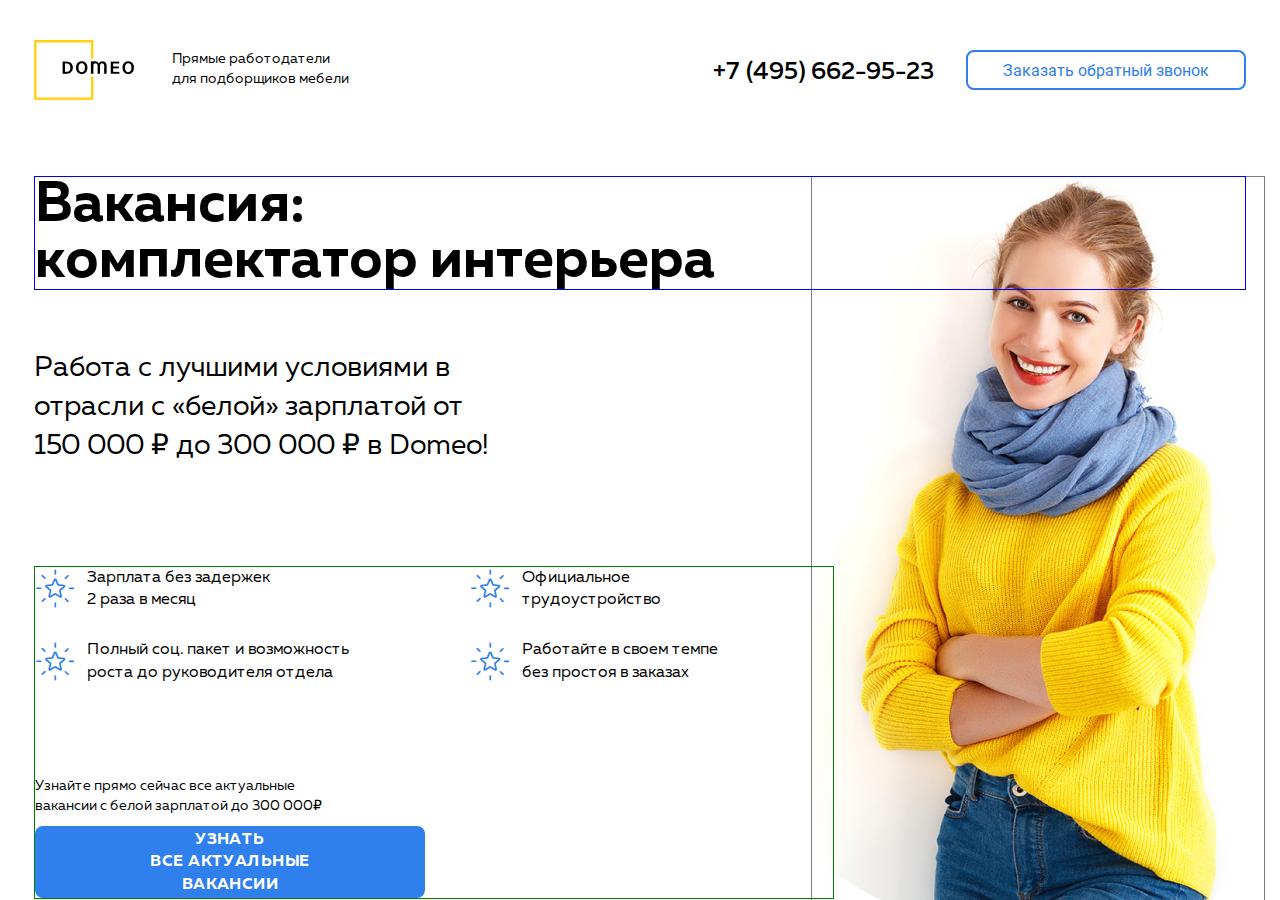
==== Mebel/index.html @ ad9e27c0 "New" ====
<!DOCTYPE html>
<html lang="ru">
 <head>
	<title>Domeo</title>
	<meta charset="UTF-8">
	<meta name="format-detection" content="telephone=no">
	<link rel="stylesheet" href="css/style.min.css">
	<link rel="shortcut icon" href="favicon.ico">
	<!-- <meta name="robots" content="noindex, nofollow"> -->
	<!-- <meta name="viewport" content="width=device-width, initial-scale=1.0, maximum-scale=1.0, user-scalable=0"> -->
	<meta name="viewport" content="width=device-width, initial-scale=1.0">
</head>

<body>
	<div class="wrapper">
		<header class="header">
	<div class="header__content _container">
		<div class="header__wrapper">
			<div class="header__body">
				<div class="header__left">
					<div class="header__logo">
						<img src="img/logo.png" alt="Лого">
					</div>
					<div class="header__text">
						Прямые работодатели для подборщиков мебели
					</div>
				</div>
				<div class="header__right">
					<div class="header__phone">
						<p>+7 (495) 662-95-23</p>
						<a href="#callback" class="link__phone _popup-link">Заказать обратный
						звонок</a>
						<a href="#callback" class="_icon-phone _popup-link"></a>
					</div>
				</div>
			</div>
		</div>
	</div>
</header>
		<main class="page">
			<section class="vacancy">
				<div class="vacancy__container _container">
					<h1 class="description__title">
						<p>Вакансия: <br>комплектатор интерьера</p>
					</h1>
					<h3 class="description__subtitle">
						<p>
							Работа с лучшими условиями в отрасли с «белой»
							зарплатой от 150 000 ₽ до 300 000 ₽ в Domeo!
						</p>
					</h3>
					<div class="description__img _ibg">
						<img src="img/1.png" alt="Девушка"></img>
					</div>

					<div class="vacancy__description description-vacancy">
						<div class="description-vacancy__body">
							<div class="description-vacancy__item">
								<div class="description-vacancy__star _icon-star"></div>
								<div class="description-vacancy__text">Зарплата без задержек <p>2 раза в месяц</p>
								</div>
							</div>
							<div class="description-vacancy__item">
								<div class="description-vacancy__star _icon-star"></div>
								<div class="description-vacancy__text">Официальное <p>трудоустройство</p>
								</div>
							</div>
							<div class="description-vacancy__item">
								<div class="description-vacancy__star _icon-star"></div>
								<div class="description-vacancy__text">Полный соц. пакет и возможность роста до
									руководителя
									отдела
								</div>
							</div>
							<div class="description-vacancy__item">
								<div class="description-vacancy__star _icon-star"></div>
								<div class="description-vacancy__text">Работайте в своем темпе
									<p>без простоя в заказах</p>
								</div>
							</div>
						</div>
						
						<p class="description-vacancy__salary">Узнайте прямо сейчас все актуальные вакансии с белой
							зарплатой до 300 000₽</p>
						<a href="#" class="description-vacancy__link btn">Узнать
							<br>все актуальные вакансии</a>

						<!-- <div class="vacancy__img _ibg">
                            <img src="img/1.png" alt="Девушка">
                        </div> -->
					</div>
				</div>
			</section>
		</main>
		<footer class="footer">
	<div class="footer__content _container">

	</div>
</footer>
	</div>
	<div class="popup popup_callback">
	<div class="popup__content">
		<div class="popup__body">
			<div class="popup__close"></div>
			<div class="popup__title">
				Оставьте ваши контактные данные
				и наш менеджер свяжется с вами
				в течение 30 минут
			</div>
			<form action="#" class="form">
				<div class="form__line">
					<label for="name" class="form__label">Введите ваше имя</label>
					<input id="name" autocomplete="off" type="text" name="form[]" data-error="" data-value="Например, Алексей" class="input input__name ">
					<label for="phone" class="form__label">Введите ваш телефон</label>
					<input id="phone" autocomplete="off" type="tel" name="form[]" data-error="Не заполненно поле 'Телефон'"data-value="Телефон" class="input input__phone _phone _req">	
				</div>				
				<button type="submit" class="form__button btn">Отправить</button>
			</form>
		</div>
	</div>
</div>
<div class="popup popup_massagename-message">
	<div class="popup__content">
		<div class="popup__body">
			<div class="popup__close"></div>
		</div>
	</div>
</div>
<div class="popup popup_video">
	<div class="popup__content">
		<div class="popup__body">
			<div class="popup__close popup__close_video"></div>
			<div class="popup__video _video"></div>
		</div>
	</div>
</div>

	<!-- Swiper -->
<!-- <script src="https://unpkg.com/swiper/swiper-bundle.min.js"></script> -->
<script src="js/vendors.min.js"></script>
<script src="js/app.min.js"></script>
</body>

</html>
---- Mebel/css/style.min.css ----
@charset "UTF-8";
@font-face {
  font-family: "icons";
  font-display: swap;
  src: url("../fonts/icons.woff") format("woff"), url("../fonts/icons.woff2") format("woff2");
  font-weight: 400;
  font-style: normal;
}
@font-face {
  font-family: "Muller";
  font-display: swap;
  src: url("../fonts/Muller Regular.woff") format("woff"), url("../fonts/Muller Regular.woff2") format("woff2");
  font-weight: 400;
  font-style: normal;
}
@font-face {
  font-family: "Muller";
  font-display: swap;
  src: url("../fonts/Muller-ExtraBold.woff") format("woff"), url("../fonts/Muller-ExtraBold.woff2") format("woff2");
  font-weight: 800;
  font-style: normal;
}
@font-face {
  font-family: "Muller";
  font-display: swap;
  src: url("../fonts/Muller-Medium.woff") format("woff"), url("../fonts/Muller-Medium.woff2") format("woff2");
  font-weight: 500;
  font-style: normal;
}
@font-face {
  font-family: "Muller";
  font-display: swap;
  src: url("../fonts/MullerBold.woff") format("woff"), url("../fonts/MullerBold.woff2") format("woff2");
  font-weight: 700;
  font-style: normal;
}
@font-face {
  font-family: "PTSans-Regular";
  font-display: swap;
  src: url("../fonts/PTSans-Regular.woff") format("woff"), url("../fonts/PTSans-Regular.woff2") format("woff2");
  font-weight: 400;
  font-style: normal;
}
@font-face {
  font-family: "PTSerif-Bold";
  font-display: swap;
  src: url("../fonts/PTSerif-Bold.woff") format("woff"), url("../fonts/PTSerif-Bold.woff2") format("woff2");
  font-weight: 700;
  font-style: normal;
}
@font-face {
  font-family: "Roboto-Regular";
  font-display: swap;
  src: url("../fonts/Roboto-Regular.woff") format("woff"), url("../fonts/Roboto-Regular.woff2") format("woff2");
  font-weight: 400;
  font-style: normal;
}
@font-face {
  font-family: "RobotoSlab-Regular";
  font-display: swap;
  src: url("../fonts/RobotoSlab-Regular.woff") format("woff"), url("../fonts/RobotoSlab-Regular.woff2") format("woff2");
  font-weight: 400;
  font-style: normal;
}
@font-face {
  font-family: "icons";
  font-display: swap;
  src: url("../fonts/icons.woff") format("woff"), url("../fonts/icons.woff2#icons") format("woff2");
  font-weight: normal;
  font-style: normal;
  font-display: block;
}
[class^=_icon-]:before,
[class*=" _icon-"]:before {
  font-family: "icons";
  font-style: normal;
  font-weight: normal;
  font-variant: normal;
  text-transform: none;
  line-height: 1;
  -webkit-font-smoothing: antialiased;
  -moz-osx-font-smoothing: grayscale;
}

[class^=_icon-]:before,
[class*=" _icon-"]:before {
  display: block;
}

._icon-case:before {
  content: "";
}

._icon-line1:before {
  content: "";
}

._icon-line2:before {
  content: "";
}

._icon-office:before {
  content: "";
}

._icon-phone:before {
  content: "";
}

._icon-phone1:before {
  content: "";
}

._icon-place:before {
  content: "";
}

._icon-reguest:before {
  content: "";
}

._icon-star:before {
  content: "";
}

._icon-timer:before {
  content: "";
}

* {
  padding: 0px;
  margin: 0px;
  border: 0px;
}

*,
*:before,
*:after {
  -moz-box-sizing: border-box;
  -webkit-box-sizing: border-box;
  box-sizing: border-box;
}

aside,
nav,
footer,
header,
section {
  display: block;
}

html {
  font-size: 16px;
}

html,
body {
  height: 100%;
  min-width: 320px;
}

body {
  line-height: 1;
  font-family: "Muller";
  -ms-text-size-adjust: 100%;
  -moz-text-size-adjust: 100%;
  -webkit-text-size-adjust: 100%;
}

input,
button,
textarea {
  font-family: "Muller";
  font-size: inherit;
}

input::-ms-clear {
  display: none;
}

button {
  cursor: pointer;
  background-color: inherit;
}

button::-moz-focus-inner {
  padding: 0;
  border: 0;
}

a,
a:visited {
  text-decoration: none;
}

a:hover {
  text-decoration: none;
}

ul li {
  list-style: none;
}

img {
  vertical-align: top;
}

h1,
h2,
h3,
h4,
h5,
h6 {
  font-weight: inherit;
  font-size: inherit;
}

body {
  color: #000;
}
body._lock {
  overflow: hidden;
}

.wrapper {
  width: 100%;
  min-height: 100%;
  overflow: hidden;
  display: flex;
  flex-direction: column;
}
._container {
  max-width: 1250px;
  margin: 0 auto;
  padding: 0 19px;
}
@media (max-width: 767.98px) {
  ._container {
    max-width: none;
    padding: 0 15px;
  }
}

.form__button {
  width: 100%;
  font-size: 16px;
  line-height: 140%;
  font-weight: 700;
  letter-spacing: 0.03em;
  display: flex;
}
.form__error {
  margin: 0px 0px 10px 0px;
  color: red;
}
.form__label {
  display: inline-block;
  font-size: 14px;
  line-height: 140%;
  margin: 0px 0px 6px 0px;
}

.btn {
  display: inline-flex;
  padding: 0px 65px;
  min-height: 72px;
  justify-content: center;
  align-items: center;
  text-align: center;
  border-radius: 8px;
  background-color: #2F80ED;
  color: #FFFFFF;
  text-transform: uppercase;
  transition: box-shadow 0.3s ease 0s;
}
@media (min-width: 992px) {
  .btn:hover {
    transition: box-shadow 0.3s ease 0s;
    box-shadow: 4px 12px 40px rgba(47, 128, 237, 0.35);
  }
}

.select {
  position: relative;
}
.select__item {
  position: relative;
}
.select__title {
  color: #000;
  border: 1px solid #d9d9d9;
  background-color: #fff;
  cursor: pointer;
  border-radius: 4px;
}
@media (max-width: 991.98px) {
  .select__title {
    font-size: 18px;
  }
}
.select__value {
  display: flex;
  font-size: 14px;
  height: 30px;
  padding: 0px 15px;
  align-items: center;
  justify-content: space-between;
  flex-direction: row-reverse;
}
.select__value span {
  height: 1em;
  overflow: hidden;
  display: -webkit-box;
  -webkit-line-clamp: 1;
  -webkit-box-orient: vertical;
}
.select__value:before {
  content: "";
  display: inline-block;
  transition: all 0.3s ease 0s;
  width: 11px;
  height: 7px;
  background: url("../img/icons/select.svg") center/100% no-repeat;
}
.select__input {
  width: 100%;
  background-color: transparent;
  height: 100%;
}
.select__options {
  color: #000;
  position: absolute;
  top: 29px;
  border-radius: 0 0 4px 4px;
  min-width: 100%;
  left: 0;
  background-color: #fff;
  border-top: 0;
  border: 1px solid #d9d9d9;
  border-top: 0;
  font-size: 14px;
  padding: 10px 0px 5px 0px;
}
@media (max-width: 991.98px) {
  .select__options {
    font-size: 18px;
  }
}
.select__option {
  cursor: pointer;
  padding: 5px 15px;
  margin: 0px 0px 0px 0px;
}
@media (min-width: 992px) {
  .select__option:hover {
    background: #d9d9d9;
  }
}
.select._active {
  z-index: 5;
}
.select._active .select__value:before {
  transform: rotate(-180deg);
}
.select._active .select__options {
  display: block;
}

input[type=text],
input[type=email],
input[type=tel],
textarea {
  -webkit-appearance: none;
  -moz-appearance: none;
  appearance: none;
}
input[type=text]:focus,
input[type=email]:focus,
input[type=tel]:focus,
textarea:focus {
  outline: none;
}

.input {
  border-radius: 8px;
  width: 100%;
  display: block;
  padding: 0px 20px;
  font-size: 16px;
  line-height: 140%;
  color: #4F4F4F;
  border: 1px solid #828282;
  height: 50px;
}
.input__name {
  margin: 0px 0px 8px 0px;
}
.input__phone {
  margin: 0px 0px 24px 0px;
}
textarea.input {
  resize: none;
  padding: 0px 0px;
}

.checkbox {
  position: relative;
}
.checkbox__input {
  position: absolute;
  width: 0;
  height: 0;
  opacity: 0;
  visibility: hidden;
}
.checkbox__input:checked + .checkbox__text:before {
  background: #fff url("../img/icons/check.svg") center no-repeat;
}
.checkbox__text {
  display: inline-flex;
  align-items: center;
  position: relative;
  font-size: 16px;
  color: #ffffff;
  letter-spacing: -0.3px;
  line-height: calc(20 / 16);
  cursor: pointer;
}
.checkbox__text:before {
  content: "";
  align-self: flex-start;
  margin: 0px 14px 0px 0px;
  flex: 0 0 20px;
  left: 0;
  top: 0;
  width: 20px;
  height: 18px;
  background: #fff;
  border: 1px solid #a7a9ac;
}
.checkbox a {
  color: #fff;
  text-decoration: underline;
}
@media (min-width: 992px) {
  .checkbox a:hover {
    text-decoration: none;
  }
}
.checkbox._error .checkbox__text:before {
  border: 1px solid #ee1212;
}

.options {
  display: flex;
  flex-direction: column;
  align-items: flex-start;
}
.options__item {
  position: relative;
  cursor: pointer;
}
.options__input {
  position: absolute;
  width: 0;
  height: 0;
  opacity: 0;
  left: 0;
  top: 0;
  visibility: hidden;
}
.options__input:checked + .options__text:after {
  transform: scale(1);
}
.options__text {
  display: inline-flex;
  align-items: center;
  position: relative;
  font-size: 16px;
  color: #ffffff;
  letter-spacing: -0.3px;
  line-height: calc(20 / 16);
}
.options__text:before {
  content: "";
  align-self: flex-start;
  margin: 0px 14px 0px 0px;
  flex: 0 0 20px;
  left: 0;
  top: 0;
  border-radius: 50%;
  width: 20px;
  height: 18px;
  background: #fff;
  border: 1px solid #a7a9ac;
}
.options__text:after {
  content: "";
  transition: all 0.3s ease 0s;
  transform: scale(0);
  width: 10px;
  height: 10px;
  border-radius: 50%;
  background-color: #77243a;
  position: absolute;
  left: 5px;
  top: 4px;
}

.rating {
  display: flex;
  align-items: flex-end;
  font-size: 40px;
  line-height: 0.75;
  transition: opacity 0.3s ease 0s;
}

.rating.rating_sending {
  opacity: 0.2;
}

.rating.rating_set .rating__active,
.rating.rating_set .rating__item {
  cursor: pointer;
}

.rating__body {
  position: relative;
}

.rating__body::before {
  content: "★★★★★";
  display: block;
}

.rating__active {
  position: absolute;
  width: 0%;
  height: 100%;
  top: 0;
  left: 0;
  overflow: hidden;
}

.rating__active::before {
  content: "★★★★★";
  position: absolute;
  width: 100%;
  height: 100%;
  top: 0;
  left: 0;
  color: #ffd300;
}

.rating__items {
  display: flex;
  position: absolute;
  width: 100%;
  height: 100%;
  top: 0;
  left: 0;
}

.rating__item {
  flex: 0 0 20%;
  height: 100%;
  opacity: 0;
}

.rating__value {
  font-size: 50%;
  line-height: 1;
  padding: 0px 0px 0px 10px;
}

.quantity {
  width: 88px;
  height: 40px;
  display: flex;
  border: 1px solid rgba(166, 166, 166, 0.45);
}
.quantity__button {
  flex: 0 0 30px;
  position: relative;
  cursor: pointer;
}
.quantity__button::before, .quantity__button::after {
  content: "";
  position: absolute;
  top: 50%;
  left: 50%;
  transition: all 0.3s ease 0s;
  margin: 0px 0px 0px -4.5px;
  background-color: #a6a6a6;
  width: 9px;
  height: 1px;
}
@media (min-width: 991.98px) {
  .quantity__button:hover::before, .quantity__button:hover::after {
    background-color: rgba(0, 0, 0, 0.5);
  }
}
.quantity__button_plus::before {
  transform: rotate(-90deg);
}
.quantity__input {
  flex: 1 1 auto;
}
.quantity__input input {
  height: 100%;
  color: #a6a6a6;
  font-size: 12px;
  width: 100%;
  text-align: center;
}

.row:after {
  display: block;
  content: "";
  clear: both;
}

.rub:after {
  content: "₽";
}

ol.counter {
  list-style-type: none;
  counter-reset: item;
}
ol.counter li {
  position: relative;
  padding: 0px 0px 0px 45px;
}
ol.counter li:before {
  counter-increment: item;
  content: counter(item);
  position: absolute;
  left: 0;
  top: 0;
  color: #818181;
  font-size: 14px;
  font-weight: 700;
  text-align: center;
  line-height: 26px;
  border-radius: 50%;
  width: 28px;
  height: 28px;
  border: 1px solid #4274bb;
}

.ellipsis {
  display: block;
  overflow: hidden;
  width: 100%;
  white-space: nowrap;
  text-overflow: ellipsis;
}

.es {
  overflow: hidden;
  white-space: nowrap;
  text-overflow: ellipsis;
}

.table {
  display: table;
  font-size: 0;
  width: 100%;
}

.trow {
  display: table-row;
}

.cell {
  display: table-cell;
}
.cell.full {
  width: 100%;
}

._ibg {
  position: relative;
}
._ibg img {
  position: absolute;
  width: 100%;
  height: 100%;
  top: 0;
  left: 0;
  object-fit: cover;
}

body.ie ._ibg {
  background-position: center;
  background-size: cover;
  background-repeat: no-repeat;
}
body.ie ._ibg img {
  width: 0;
  height: 0;
  opacity: 0;
  visibility: hidden;
}

._video {
  position: relative;
  overflow: hidden;
  height: 0;
  padding-bottom: 56.25%;
}
._video video,
._video iframe,
._video object,
._video embed {
  position: absolute;
  top: 0;
  left: 0;
  width: 100%;
  height: 100%;
}

.videobg video,
.videobg iframe,
.videobg object,
.videobg embed {
  position: fixed;
  top: 50%;
  left: 50%;
  min-width: 100%;
  min-height: 100%;
  width: auto;
  height: auto;
  z-index: -100;
  transform: translateX(-50%) translateY(-50%);
  background-size: cover;
}

._more-content {
  transition: all 0.3s ease 0s;
  overflow: hidden;
}

._more-link {
  cursor: pointer;
}
._more-link span {
  font-style: normal;
}
._more-link span:first-child {
  display: block;
}
._more-link span:last-child {
  display: none;
}
._more-link._active span {
  font-style: normal;
}
._more-link._active span:first-child {
  display: none;
}
._more-link._active span:last-child {
  display: block;
}

#map {
  background: url("../img/icons/loading.gif") center/50px no-repeat;
}

._swiper {
  overflow: hidden;
}
._swiper .swiper-wrapper {
  width: 100%;
  height: 100%;
  box-sizing: content-box;
  display: flex;
  position: relative;
}
._swiper.swiper-container-vertical .swiper-wrapper {
  flex-direction: column;
}
._swiper.swiper-container-autoheight .swiper-wrapper {
  align-items: flex-start;
}

.swiper-container-initialized .swiper-slide {
  flex-shrink: 0;
}

.swiper-container-android .swiper-slide,
.swiper-container-android .swiper-wrapper {
  transform: translate3d(0px, 0, 0);
}

.swiper-button-lock {
  display: none !important;
}

._tabs-block {
  display: none;
}
._tabs-block._active {
  display: block;
}

.mirror {
  transform: scale(-1, 1);
}

.nicescroll-rails {
  z-index: 1000 !important;
}

._custom-scroll {
  position: fixed;
  right: 0;
  top: 0;
  width: 3px;
  height: 100%;
  z-index: 1000;
}
._custom-scroll__line {
  background-color: rgba(0, 0, 0, 0.5);
  border-radius: 3px 0 0 3px;
  position: relative;
  left: 0;
  top: 0;
  width: 100%;
}

.popup {
  -webkit-overflow-scrolling: touch;
  z-index: 100;
  padding: 30px 10px;
  position: fixed;
  top: 0px;
  left: 0;
  width: 100%;
  height: 100%;
  transition: visibility 0.8s ease 0s;
  visibility: hidden;
}
.popup::before {
  content: "";
  background-color: rgba(0, 0, 0, 0.9);
  position: fixed;
  width: 100%;
  height: 100%;
  top: 0;
  left: 0;
  opacity: 0;
  transition: opacity 0.8s ease 0s;
}
.popup.show {
  visibility: visible;
  overflow: auto;
}
.popup.show::before {
  opacity: 1;
}
.popup.show .popup__body {
  transform: scale(1);
}
.popup._active {
  overflow: auto;
  visibility: visible;
}
.popup._active::before {
  opacity: 1;
}
.popup._active .popup__body {
  transition: all 0.3s ease 0.2s;
  transform: scale(1);
}
.popup__content {
  display: flex;
  flex-direction: column;
  align-items: center;
  min-height: 100%;
  flex: 1 1 auto;
  width: 100%;
  display: flex;
  align-items: center;
}
.popup__body {
  transform: scale(0);
  transition: all 0.3s ease 0s;
  background-color: #fff;
  padding: 50px;
  width: 100%;
  max-width: 800px;
}
.popup__close {
  width: 16px;
  height: 16px;
  position: absolute;
  top: 20px;
  right: 29px;
  cursor: pointer;
  z-index: 30;
  background: url("../img/icons/close.svg") 0 0 no-repeat;
}
.popup_callback {
  padding-top: 100px;
  padding-left: 20px;
  padding-right: 20px;
  padding-bottom: 20px;
}
@media (max-width: 1250px) {
  .popup_callback {
    padding-top: calc(76px + 24 * ((100vw - 320px) / 930));
  }
}
.popup_callback::before {
  background-color: rgba(0, 0, 0, 0.7);
}
.popup_callback .popup__body {
  border-radius: 12px;
  padding: 28px 20px 22px 20px;
  max-width: 600px;
}
.popup_callback .popup__title {
  font-size: 14px;
  line-height: 140%;
  padding: 0px 64px 0px 0px;
  margin: 0px 0px 20px 0px;
}
.header__wrapper {
  height: 112px;
  padding: 40px 0px 0px 0px;
}
.header__body {
  display: flex;
  flex: 0 1 50%;
}
.header__left {
  flex: 0 0 320px;
  display: flex;
  justify-content: flex-start;
  align-items: center;
}
@media (max-width: 420px) {
  .header__left {
    flex: 0 1 320px;
  }
}
.header__right {
  display: flex;
  flex: 0 1 100%;
  align-items: center;
}
.header__logo {
  margin: 0px 38px 0px 0px;
}
.header__text {
  flex: 0 1 260px;
  font-size: 14px;
  line-height: 140%;
}
@media (max-width: 420px) {
  .header__text {
    display: none;
  }
}
.header__phone {
  display: flex;
  flex: 0 1 100%;
  align-items: center;
  justify-content: flex-end;
}
.header__phone p {
  font-weight: 500;
  font-size: 24px;
  line-height: 140%;
}
@media (max-width: 660px) {
  .header__phone p {
    display: none;
  }
}

.link__phone {
  font-family: "Roboto-Regular";
  font-style: normal;
  font-weight: normal;
  font-size: 16px;
  line-height: 19px;
  display: flex;
  color: #2F80ED;
  height: 40px;
  border: 2px solid #2F80ED;
  border-radius: 8px;
  justify-content: center;
  align-items: center;
  margin: 0px 0px 0px 32px;
  flex: 0 1 280px;
  transition: all 0.3s ease 0s;
}
@media (any-hover: hover) {
  .link__phone:hover {
    color: #FFFFFF;
    background-color: #2F80ED;
    box-shadow: 4px 12px 40px rgba(47, 128, 237, 0.35);
    transition: all 0.3s ease 0s;
  }
}
@media (max-width: 920px) {
  .link__phone {
    display: none;
  }
}

._icon-phone {
  display: none;
  font-size: 40px;
  color: #FFFFFF;
  height: 40px;
  width: 40px;
  background-color: #2F80ED;
  border: 1px solid #2F80ED;
  border-radius: 5px;
  margin: 0px 0px 0px 20px;
}
@media (max-width: 920px) {
  ._icon-phone {
    display: block;
  }
}

/*
//Burger
.icon-menu {
	display: none;
	@media (max-width: $md3+px) {
		display: block;
		position: absolute;
		top: 18px;
		right: 10px;
		width: 30px;
		height: 18px;
		cursor: pointer;
		z-index: 5;
		span {
			transition: all 0.3s ease 0s;
			top: calc(50% - 1px);
			left: 0px;
			position: absolute;
			width: 100%;
			height: 2px;
			background-color: #000;
			&:first-child {
				top: 0px;
			}
			&:last-child {
				top: auto;
				bottom: 0px;
			}
		}
		&._active {
			span {
				transform: scale(0);
				&:first-child {
					transform: rotate(-45deg);
					top: calc(50% - 1px);
				}
				&:last-child {
					transform: rotate(45deg);
					bottom: calc(50% - 1px);
				}
			}
		}
	}
}
*/
.vacancy__wrapper {
  padding-bottom: 64px;
  display: flex;
}
@media (max-width: 1250px) {
  .vacancy__wrapper {
    padding-bottom: calc(22px + 42 * ((100vw - 320px) / 930));
  }
}

.vacancy__container {
  position: relative;
}

.description__title {
  border: 1px solid blue;
  font-weight: bold;
  font-size: 56px;
  line-height: 100%;
  margin-top: 64px;
  margin-bottom: 60px;
  display: flex;
}
@media (max-width: 1250px) {
  .description__title {
    font-size: calc(26px + 30 * ((100vw - 320px) / 930));
  }
}
@media (max-width: 1250px) {
  .description__title {
    margin-top: calc(20px + 44 * ((100vw - 320px) / 930));
  }
}
@media (max-width: 1250px) {
  .description__title {
    margin-bottom: calc(12px + 48 * ((100vw - 320px) / 930));
  }
}
@media (max-width: 375px) {
  .description__title {
    text-align: center;
  }
  .description__title p {
    flex: 0 1 340px;
  }
}
.description__subtitle {
  display: flex;
}
.description__subtitle p {
  font-size: 28px;
  line-height: 140%;
  flex: 0 1 708px;
}
@media (min-width: 767.98px) {
  .description__subtitle p {
    flex: 0 1 470px;
  }
}
.description__subtitle:not(:last-child) {
  margin-bottom: 98px;
}
@media (max-width: 1250px) {
  .description__subtitle:not(:last-child) {
    margin-bottom: calc(20px + 78 * ((100vw - 320px) / 930));
  }
}
.description__img {
  width: 454px;
  padding-bottom: 788px;
  border: 1px solid grey;
}
@media (max-width: 1250px) {
  .description__img {
    width: calc(335px + 119 * ((100vw - 320px) / 930));
  }
}
@media (max-width: 1250px) {
  .description__img {
    padding-bottom: calc(580px + 208 * ((100vw - 320px) / 930));
  }
}
@media (min-width: 767.98px) {
  .description__img {
    position: absolute;
    right: 0;
    top: 150px;
    z-index: -1;
  }
}
@media (min-width: 1090px) {
  .description__img {
    top: 0;
  }
}

.description-vacancy {
  display: flex;
  flex-direction: column;
  border: 1px solid green;
  position: relative;
}
@media (min-width: 767.98px) {
  .description-vacancy {
    max-width: 390px;
  }
}
@media (min-width: 990px) {
  .description-vacancy {
    max-width: 800px;
  }
}
.description-vacancy__body {
  display: flex;
  flex-wrap: wrap;
  margin-left: -72px;
}
.description-vacancy__item {
  display: flex;
  align-items: center;
  padding-left: 72px;
  margin: 0px 0px 28px 0px;
  margin-bottom: 28px;
}
@media (max-width: 1250px) {
  .description-vacancy__item {
    margin-bottom: calc(16px + 12 * ((100vw - 320px) / 930));
  }
}
@media (min-width: 990px) {
  .description-vacancy__item {
    flex: 0 1 50%;
  }
}
.description-vacancy__star {
  font-size: 40px;
  color: #2F80ED;
  margin: 0px 12px 0px 0px;
}
.description-vacancy__text {
  font-size: 16px;
  line-height: 140%;
}
.description-vacancy__salary {
  margin-top: 65px;
  margin-bottom: 10px;
  font-size: 14px;
  line-height: 140%;
  display: inline-block;
  width: 100%;
  max-width: 324px;
}
@media (max-width: 1250px) {
  .description-vacancy__salary {
    margin-top: calc(16px + 49 * ((100vw - 320px) / 930));
  }
}
.description-vacancy__link {
  font-weight: bold;
  font-size: 16px;
  line-height: 140%;
  letter-spacing: 0.03em;
  text-transform: uppercase;
  width: 100%;
  max-width: 390px;
}

.page {
  flex: 1 1 auto;
}
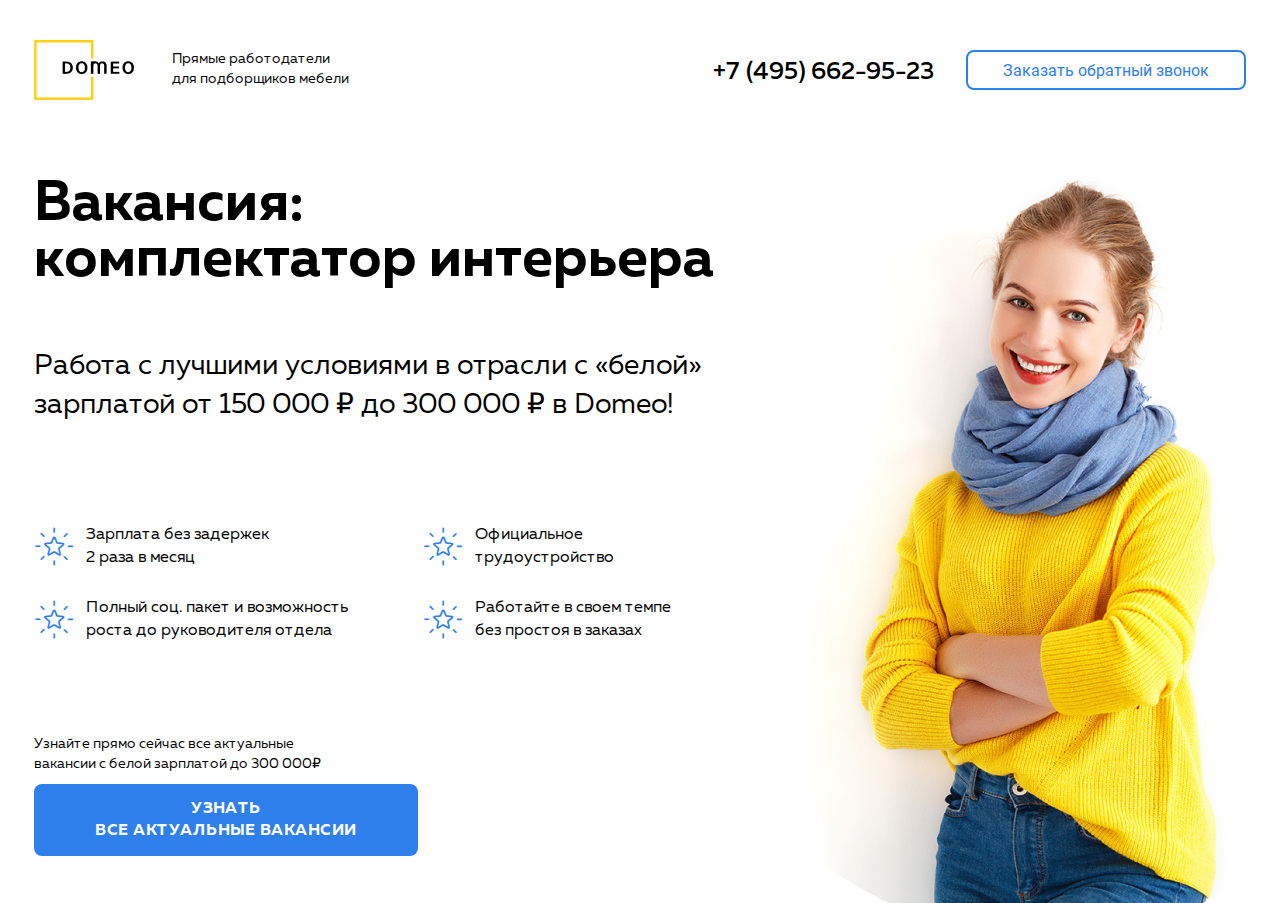
==== commit 7a9472ea: "Vacancy" ====
--- a/Mebel/index.html
+++ b/Mebel/index.html
@@ -40,17 +40,22 @@
 		<main class="page">
 			<section class="vacancy">
 				<div class="vacancy__container _container">
-					<h1 class="description__title">
+					<h1 class="vacancy__title">
 						<p>Вакансия: <br>комплектатор интерьера</p>
 					</h1>
-					<h3 class="description__subtitle">
+					<h3 class="vacancy__subtitle">
 						<p>
-							Работа с лучшими условиями в отрасли с «белой»
-							зарплатой от 150 000 ₽ до 300 000 ₽ в Domeo!
+							Работа с лучшими условиями в отрасли
+							<span>с «белой» зарплатой</span> от 150 000 ₽ до 300 000 ₽ в Domeo!
 						</p>
 					</h3>
-					<div class="description__img _ibg">
-						<img src="img/1.png" alt="Девушка"></img>
+					<div class="vacancy__img">
+						<picture>
+							<source srcset="img/1.png" type="image/png" media="(min-width:1100px)">
+							<source srcset="img/11.png" type="image/png" media="(min-width:761px)">
+							<source srcset="img/12.png" type="image/png" media="(max-width:760px)">
+							<img src="img/1.png" class="girl__image" alt="Девушка">
+						</picture>
 					</div>
 
 					<div class="vacancy__description description-vacancy">
@@ -67,8 +72,7 @@
 							</div>
 							<div class="description-vacancy__item">
 								<div class="description-vacancy__star _icon-star"></div>
-								<div class="description-vacancy__text">Полный соц. пакет и возможность роста до
-									руководителя
+								<div class="description-vacancy__text">Полный соц. пакет и возможность роста до руководителя
 									отдела
 								</div>
 							</div>
@@ -79,15 +83,13 @@
 								</div>
 							</div>
 						</div>
-						
-						<p class="description-vacancy__salary">Узнайте прямо сейчас все актуальные вакансии с белой
-							зарплатой до 300 000₽</p>
-						<a href="#" class="description-vacancy__link btn">Узнать
-							<br>все актуальные вакансии</a>
 
-						<!-- <div class="vacancy__img _ibg">
-                            <img src="img/1.png" alt="Девушка">
-                        </div> -->
+						<div class="description-vacancy__footer">
+							<p class="description-vacancy__salary">Узнайте прямо сейчас все актуальные вакансии с белой
+								зарплатой до 300 000₽</p>
+							<a href="#" class="description-vacancy__link btn">Узнать
+								<br>все актуальные вакансии</a>
+						</div>
 					</div>
 				</div>
 			</section>
--- a/Mebel/css/style.min.css
+++ b/Mebel/css/style.min.css
@@ -262,7 +262,6 @@
 
 .btn {
   display: inline-flex;
-  padding: 0px 65px;
   min-height: 72px;
   justify-content: center;
   align-items: center;
@@ -1074,116 +1073,144 @@
 	}
 }
 */
-.vacancy__wrapper {
-  padding-bottom: 64px;
+.vacancy {
+  padding: 0px 0px 47px 0px;
+}
+.vacancy__title {
+  margin-top: 64px;
+  margin-bottom: 60px;
   display: flex;
 }
 @media (max-width: 1250px) {
-  .vacancy__wrapper {
-    padding-bottom: calc(22px + 42 * ((100vw - 320px) / 930));
-  }
-}
-
-.vacancy__container {
-  position: relative;
-}
-
-.description__title {
-  border: 1px solid blue;
-  font-weight: bold;
+  .vacancy__title {
+    margin-top: calc(20px + 44 * ((100vw - 320px) / 930));
+  }
+}
+@media (max-width: 1250px) {
+  .vacancy__title {
+    margin-bottom: calc(12px + 48 * ((100vw - 320px) / 930));
+  }
+}
+@media (max-width: 710px) {
+  .vacancy__title {
+    justify-content: center;
+  }
+}
+.vacancy__title p {
   font-size: 56px;
   line-height: 100%;
-  margin-top: 64px;
-  margin-bottom: 60px;
-  display: flex;
-}
-@media (max-width: 1250px) {
-  .description__title {
-    font-size: calc(26px + 30 * ((100vw - 320px) / 930));
-  }
-}
-@media (max-width: 1250px) {
-  .description__title {
-    margin-top: calc(20px + 44 * ((100vw - 320px) / 930));
-  }
-}
-@media (max-width: 1250px) {
-  .description__title {
-    margin-bottom: calc(12px + 48 * ((100vw - 320px) / 930));
-  }
-}
-@media (max-width: 375px) {
-  .description__title {
+  font-weight: bold;
+}
+@media (max-width: 710px) {
+  .vacancy__title p {
     text-align: center;
-  }
-  .description__title p {
-    flex: 0 1 340px;
-  }
-}
-.description__subtitle {
-  display: flex;
-}
-.description__subtitle p {
+    font-size: 70px;
+  }
+}
+@media (max-width: 710px) and (max-width: 1250px) {
+  .vacancy__title p {
+    font-size: calc(25px + 45 * ((100vw - 320px) / 930));
+  }
+}
+.vacancy__subtitle {
+  display: flex;
+}
+@media (max-width: 450px) {
+  .vacancy__subtitle {
+    display: block;
+  }
+  .vacancy__subtitle span {
+    display: block;
+  }
+}
+.vacancy__subtitle p {
   font-size: 28px;
   line-height: 140%;
-  flex: 0 1 708px;
-}
-@media (min-width: 767.98px) {
-  .description__subtitle p {
-    flex: 0 1 470px;
-  }
-}
-.description__subtitle:not(:last-child) {
+}
+@media (min-width: 760px) {
+  .vacancy__subtitle p {
+    flex: 0 1 708px;
+  }
+}
+@media (max-width: 945px) {
+  .vacancy__subtitle p {
+    flex: 0 1 391px;
+    font-size: 24px;
+  }
+}
+@media (max-width: 760px) {
+  .vacancy__subtitle p {
+    flex: 0 1 708px;
+  }
+}
+@media (max-width: 710px) {
+  .vacancy__subtitle p {
+    text-align: center;
+    font-size: 35px;
+  }
+}
+@media (max-width: 710px) and (max-width: 1250px) {
+  .vacancy__subtitle p {
+    font-size: calc(15px + 20 * ((100vw - 320px) / 930));
+  }
+}
+.vacancy__subtitle:not(:last-child) {
   margin-bottom: 98px;
 }
 @media (max-width: 1250px) {
-  .description__subtitle:not(:last-child) {
+  .vacancy__subtitle:not(:last-child) {
     margin-bottom: calc(20px + 78 * ((100vw - 320px) / 930));
   }
 }
-.description__img {
-  width: 454px;
-  padding-bottom: 788px;
-  border: 1px solid grey;
-}
-@media (max-width: 1250px) {
-  .description__img {
-    width: calc(335px + 119 * ((100vw - 320px) / 930));
-  }
-}
-@media (max-width: 1250px) {
-  .description__img {
-    padding-bottom: calc(580px + 208 * ((100vw - 320px) / 930));
-  }
-}
-@media (min-width: 767.98px) {
-  .description__img {
+.vacancy__img {
+  text-align: center;
+}
+.vacancy__img .girl__image {
+  justify-content: center;
+  align-items: center;
+}
+@media (min-width: 750px) {
+  .vacancy__img .girl__image {
     position: absolute;
     right: 0;
-    top: 150px;
+    top: 120px;
     z-index: -1;
   }
 }
-@media (min-width: 1090px) {
-  .description__img {
+@media (max-width: 760px) {
+  .vacancy__img .girl__image {
+    top: 230px;
+  }
+}
+@media (min-width: 1015px) {
+  .vacancy__img .girl__image {
     top: 0;
   }
 }
 
+.vacancy__container {
+  position: relative;
+}
+
 .description-vacancy {
   display: flex;
   flex-direction: column;
-  border: 1px solid green;
-  position: relative;
-}
-@media (min-width: 767.98px) {
+}
+@media (max-width: 1090px) {
   .description-vacancy {
-    max-width: 390px;
-  }
-}
-@media (min-width: 990px) {
+    max-width: 422px;
+  }
+}
+@media (min-width: 1015px) {
   .description-vacancy {
-    max-width: 800px;
+    max-width: 705px;
+  }
+}
+@media (max-width: 749px) {
+  .description-vacancy {
+    max-width: 100%;
+    justify-content: center;
+    align-items: center;
   }
 }
 .description-vacancy__body {
@@ -1195,7 +1222,6 @@
   display: flex;
   align-items: center;
   padding-left: 72px;
-  margin: 0px 0px 28px 0px;
   margin-bottom: 28px;
 }
 @media (max-width: 1250px) {
@@ -1203,9 +1229,16 @@
     margin-bottom: calc(16px + 12 * ((100vw - 320px) / 930));
   }
 }
-@media (min-width: 990px) {
+@media (min-width: 1015px) {
   .description-vacancy__item {
     flex: 0 1 50%;
+  }
+}
+@media (max-width: 749px) {
+  .description-vacancy__item {
+    display: block;
+    text-align: center;
+    flex: 0 1 100%;
   }
 }
 .description-vacancy__star {
@@ -1216,14 +1249,16 @@
 .description-vacancy__text {
   font-size: 16px;
   line-height: 140%;
+}
+.description-vacancy__footer {
+  display: flex;
+  flex-direction: column;
 }
 .description-vacancy__salary {
   margin-top: 65px;
   margin-bottom: 10px;
   font-size: 14px;
   line-height: 140%;
-  display: inline-block;
-  width: 100%;
   max-width: 324px;
 }
 @media (max-width: 1250px) {
@@ -1237,8 +1272,22 @@
   line-height: 140%;
   letter-spacing: 0.03em;
   text-transform: uppercase;
-  width: 100%;
-  max-width: 390px;
+  display: flex;
+}
+@media (min-width: 768px) {
+  .description-vacancy__link {
+    max-width: 384px;
+  }
+}
+@media (max-width: 800px) {
+  .description-vacancy__link {
+    max-width: 312px;
+  }
+}
+@media (max-width: 749px) {
+  .description-vacancy__link {
+    max-width: 100%;
+  }
 }
 
 .page {
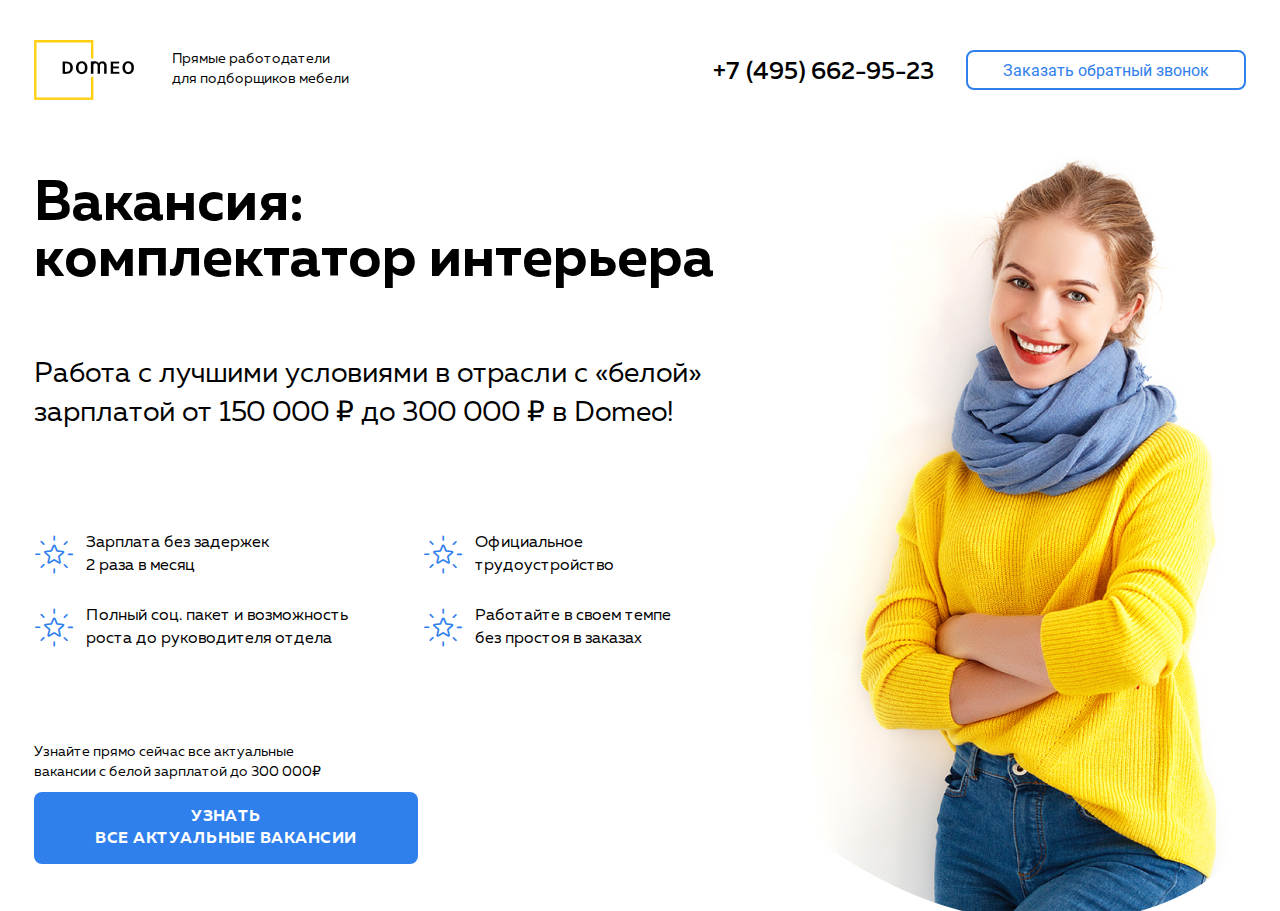
==== commit c2b0d7cd: "Adaptiv section vacancy & header" ====
--- a/Mebel/index.html
+++ b/Mebel/index.html
@@ -13,9 +13,9 @@
 
 <body>
 	<div class="wrapper">
-		<header class="header">
-	<div class="header__content _container">
-		<div class="header__wrapper">
+		<header  class="header">
+	<div class="header__wrapper">
+		<div class="header__content _container">
 			<div class="header__body">
 				<div class="header__left">
 					<div class="header__logo">
@@ -53,7 +53,7 @@
 						<picture>
 							<source srcset="img/1.png" type="image/png" media="(min-width:1100px)">
 							<source srcset="img/11.png" type="image/png" media="(min-width:761px)">
-							<source srcset="img/12.png" type="image/png" media="(max-width:760px)">
+							<source srcset="img/12.png" type="image/png" media="(max-width:761px)">
 							<img src="img/1.png" class="girl__image" alt="Девушка">
 						</picture>
 					</div>
--- a/Mebel/css/style.min.css
+++ b/Mebel/css/style.min.css
@@ -926,9 +926,25 @@
   padding: 0px 64px 0px 0px;
   margin: 0px 0px 20px 0px;
 }
+.header._scroll .header__wrapper {
+  padding: 10px 0px;
+  box-shadow: 0px 10px 20px rgba(47, 128, 237, 0.35);
+  transition: all 0.3s ease 0s;
+}
 .header__wrapper {
-  height: 112px;
-  padding: 40px 0px 0px 0px;
+  position: fixed;
+  left: 0;
+  top: 0;
+  width: 100%;
+  z-index: 20;
+  padding: 40px 0px 40px 0px;
+  background-color: white;
+  transition: all 0.3s ease 0s;
+}
+@media (max-width: 479.98px) {
+  .header__wrapper {
+    padding: 10px 0px;
+  }
 }
 .header__body {
   display: flex;
@@ -1074,26 +1090,21 @@
 }
 */
 .vacancy {
-  padding: 0px 0px 47px 0px;
+  padding: 176px 0px 47px 0px;
+}
+@media (max-width: 479.98px) {
+  .vacancy {
+    padding-top: 100px;
+  }
 }
 .vacancy__title {
-  margin-top: 64px;
-  margin-bottom: 60px;
-  display: flex;
-}
-@media (max-width: 1250px) {
-  .vacancy__title {
-    margin-top: calc(20px + 44 * ((100vw - 320px) / 930));
-  }
-}
-@media (max-width: 1250px) {
-  .vacancy__title {
-    margin-bottom: calc(12px + 48 * ((100vw - 320px) / 930));
-  }
-}
-@media (max-width: 710px) {
+  margin-bottom: 68px;
+  display: flex;
+}
+@media (max-width: 760px) {
   .vacancy__title {
     justify-content: center;
+    margin-bottom: 12px;
   }
 }
 .vacancy__title p {
@@ -1101,13 +1112,13 @@
   line-height: 100%;
   font-weight: bold;
 }
-@media (max-width: 710px) {
+@media (max-width: 760px) {
   .vacancy__title p {
     text-align: center;
     font-size: 70px;
   }
 }
-@media (max-width: 710px) and (max-width: 1250px) {
+@media (max-width: 760px) and (max-width: 1250px) {
   .vacancy__title p {
     font-size: calc(25px + 45 * ((100vw - 320px) / 930));
   }
@@ -1115,7 +1126,7 @@
 .vacancy__subtitle {
   display: flex;
 }
-@media (max-width: 450px) {
+@media (max-width: 760px) {
   .vacancy__subtitle {
     display: block;
   }
@@ -1143,13 +1154,13 @@
     flex: 0 1 708px;
   }
 }
-@media (max-width: 710px) {
+@media (max-width: 760px) {
   .vacancy__subtitle p {
     text-align: center;
     font-size: 35px;
   }
 }
-@media (max-width: 710px) and (max-width: 1250px) {
+@media (max-width: 760px) and (max-width: 1250px) {
   .vacancy__subtitle p {
     font-size: calc(15px + 20 * ((100vw - 320px) / 930));
   }
@@ -1157,9 +1168,14 @@
 .vacancy__subtitle:not(:last-child) {
   margin-bottom: 98px;
 }
-@media (max-width: 1250px) {
+@media (max-width: 768px) {
   .vacancy__subtitle:not(:last-child) {
-    margin-bottom: calc(20px + 78 * ((100vw - 320px) / 930));
+    margin-bottom: 72px;
+  }
+}
+@media (max-width: 760px) {
+  .vacancy__subtitle:not(:last-child) {
+    margin-bottom: 20px;
   }
 }
 .vacancy__img {
@@ -1169,22 +1185,23 @@
   justify-content: center;
   align-items: center;
 }
-@media (min-width: 750px) {
+@media (min-width: 761px) {
   .vacancy__img .girl__image {
     position: absolute;
     right: 0;
-    top: 120px;
+    top: 180px;
     z-index: -1;
   }
 }
 @media (max-width: 760px) {
   .vacancy__img .girl__image {
-    top: 230px;
+    top: 200px;
+    margin-bottom: 16px;
   }
 }
 @media (min-width: 1015px) {
   .vacancy__img .girl__image {
-    top: 0;
+    top: -20px;
   }
 }
 
@@ -1206,7 +1223,7 @@
     max-width: 705px;
   }
 }
-@media (max-width: 749px) {
+@media (max-width: 760px) {
   .description-vacancy {
     max-width: 100%;
     justify-content: center;
@@ -1234,7 +1251,7 @@
     flex: 0 1 50%;
   }
 }
-@media (max-width: 749px) {
+@media (max-width: 760px) {
   .description-vacancy__item {
     display: block;
     text-align: center;
@@ -1266,6 +1283,11 @@
     margin-top: calc(16px + 49 * ((100vw - 320px) / 930));
   }
 }
+@media (max-width: 760px) {
+  .description-vacancy__salary {
+    text-align: center;
+  }
+}
 .description-vacancy__link {
   font-weight: bold;
   font-size: 16px;
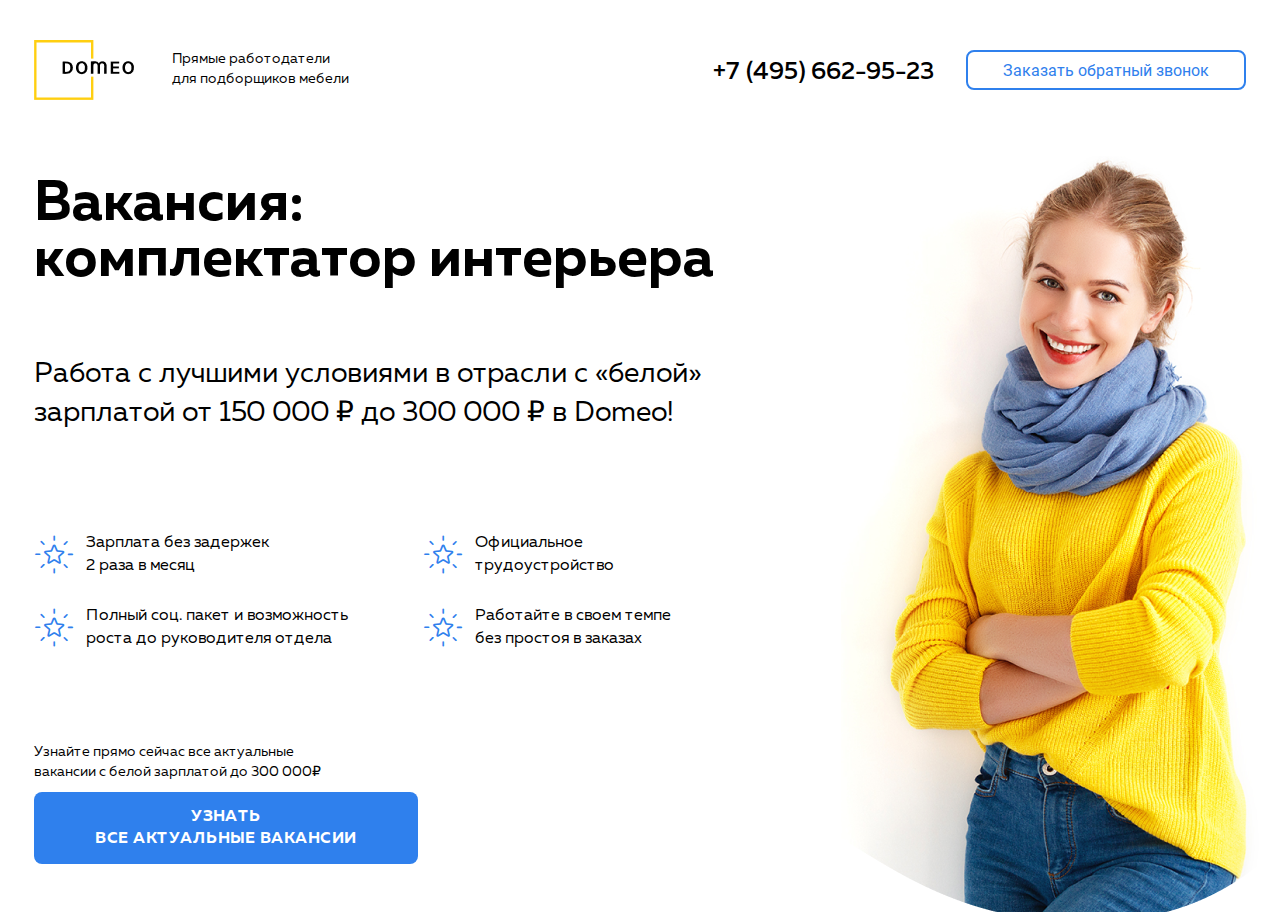
==== commit de3f5304: "Final adaptiv vacancy" ====
--- a/Mebel/index.html
+++ b/Mebel/index.html
@@ -51,7 +51,7 @@
 					</h3>
 					<div class="vacancy__img">
 						<picture>
-							<source srcset="img/1.png" type="image/png" media="(min-width:1100px)">
+							<source srcset="img/1.png" type="image/png" media="(min-width:1010px)">
 							<source srcset="img/11.png" type="image/png" media="(min-width:761px)">
 							<source srcset="img/12.png" type="image/png" media="(max-width:761px)">
 							<img src="img/1.png" class="girl__image" alt="Девушка">
--- a/Mebel/css/style.min.css
+++ b/Mebel/css/style.min.css
@@ -267,8 +267,8 @@
   align-items: center;
   text-align: center;
   border-radius: 8px;
-  background-color: #2F80ED;
-  color: #FFFFFF;
+  background-color: #2f80ed;
+  color: #ffffff;
   text-transform: uppercase;
   transition: box-shadow 0.3s ease 0s;
 }
@@ -387,7 +387,7 @@
   padding: 0px 20px;
   font-size: 16px;
   line-height: 140%;
-  color: #4F4F4F;
+  color: #4f4f4f;
   border: 1px solid #828282;
   height: 50px;
 }
@@ -1003,9 +1003,9 @@
   font-size: 16px;
   line-height: 19px;
   display: flex;
-  color: #2F80ED;
+  color: #2f80ed;
   height: 40px;
-  border: 2px solid #2F80ED;
+  border: 2px solid #2f80ed;
   border-radius: 8px;
   justify-content: center;
   align-items: center;
@@ -1015,8 +1015,8 @@
 }
 @media (any-hover: hover) {
   .link__phone:hover {
-    color: #FFFFFF;
-    background-color: #2F80ED;
+    color: #ffffff;
+    background-color: #2f80ed;
     box-shadow: 4px 12px 40px rgba(47, 128, 237, 0.35);
     transition: all 0.3s ease 0s;
   }
@@ -1030,11 +1030,11 @@
 ._icon-phone {
   display: none;
   font-size: 40px;
-  color: #FFFFFF;
+  color: #ffffff;
   height: 40px;
   width: 40px;
-  background-color: #2F80ED;
-  border: 1px solid #2F80ED;
+  background-color: #2f80ed;
+  border: 1px solid #2f80ed;
   border-radius: 5px;
   margin: 0px 0px 0px 20px;
 }
@@ -1090,7 +1090,7 @@
 }
 */
 .vacancy {
-  padding: 176px 0px 47px 0px;
+  padding: 176px 0px 48px 0px;
 }
 @media (max-width: 479.98px) {
   .vacancy {
@@ -1188,7 +1188,7 @@
 @media (min-width: 761px) {
   .vacancy__img .girl__image {
     position: absolute;
-    right: 0;
+    right: -30px;
     top: 180px;
     z-index: -1;
   }
@@ -1199,7 +1199,7 @@
     margin-bottom: 16px;
   }
 }
-@media (min-width: 1015px) {
+@media (min-width: 1010px) {
   .vacancy__img .girl__image {
     top: -20px;
   }
@@ -1260,7 +1260,7 @@
 }
 .description-vacancy__star {
   font-size: 40px;
-  color: #2F80ED;
+  color: #2f80ed;
   margin: 0px 12px 0px 0px;
 }
 .description-vacancy__text {
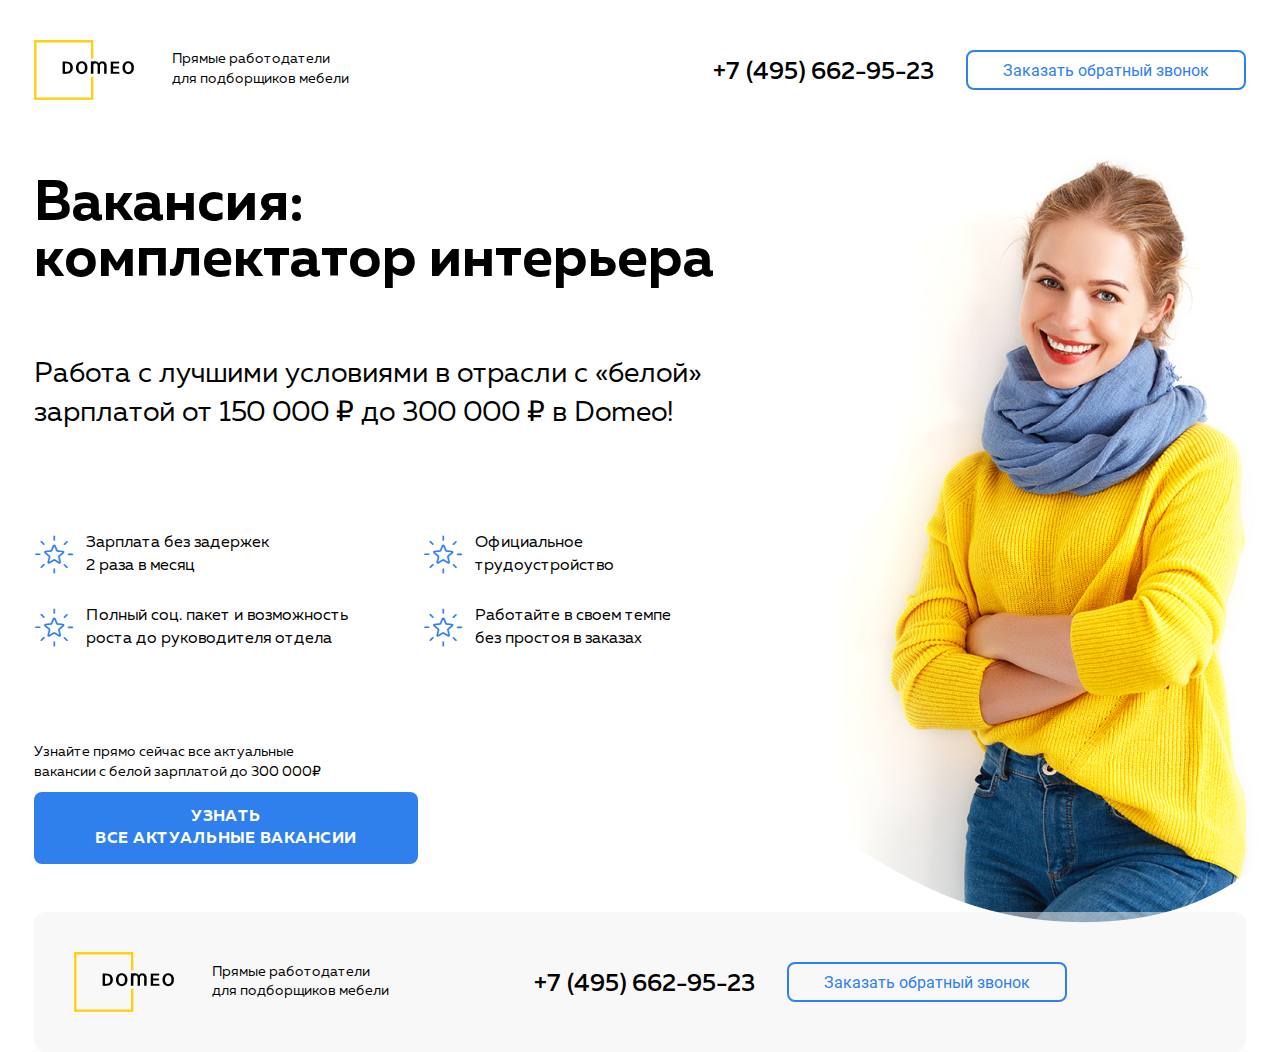
==== commit 3f5f8682: "Footer" ====
--- a/Mebel/index.html
+++ b/Mebel/index.html
@@ -16,21 +16,21 @@
 		<header  class="header">
 	<div class="header__wrapper">
 		<div class="header__content _container">
-			<div class="header__body">
-				<div class="header__left">
-					<div class="header__logo">
+			<div class="block-body">
+				<div class="header__left block-left">
+					<div class="block-logo">
 						<img src="img/logo.png" alt="Лого">
 					</div>
-					<div class="header__text">
+					<div class="header__text block-text">
 						Прямые работодатели для подборщиков мебели
 					</div>
 				</div>
-				<div class="header__right">
-					<div class="header__phone">
+				<div class="block-right">
+					<div class="header__phone block-phone">
 						<p>+7 (495) 662-95-23</p>
-						<a href="#callback" class="link__phone _popup-link">Заказать обратный
+						<a href="#callback" class="header__link-phone link-phone _popup-link">Заказать обратный
 						звонок</a>
-						<a href="#callback" class="_icon-phone _popup-link"></a>
+						<a href="#callback" class="header__icon-phone _icon-phone _popup-link"></a>
 					</div>
 				</div>
 			</div>
@@ -93,10 +93,31 @@
 					</div>
 				</div>
 			</section>
+
+			
 		</main>
 		<footer class="footer">
 	<div class="footer__content _container">
-
+		<div class="footer__wrapper">
+			<div class="footer__body block-body">
+				<div class="footer__block-left block-left">
+					<div class="block-logo">
+						<img src="img/logo.png" alt="Лого">
+					</div>
+					<div class="block-text">
+						Прямые работодатели для подборщиков мебели
+					</div>
+				</div>
+				<div class="block-right">
+					<div class="footer__phone block-phone">
+						<p>+7 (495) 662-95-23</p>
+						<a href="#callback" class="footer__link-phone link-phone _popup-link">Заказать обратный
+							звонок</a>
+						<a href="#callback" class="footer__icon-phone _icon-phone _popup-link"></a>
+					</div>
+				</div>
+			</div>
+		</div>
 	</div>
 </footer>
 	</div>
--- a/Mebel/css/style.min.css
+++ b/Mebel/css/style.min.css
@@ -229,6 +229,7 @@
   display: flex;
   flex-direction: column;
 }
+
 ._container {
   max-width: 1250px;
   margin: 0 auto;
@@ -829,174 +830,41 @@
   width: 100%;
 }
 
-.popup {
-  -webkit-overflow-scrolling: touch;
-  z-index: 100;
-  padding: 30px 10px;
-  position: fixed;
-  top: 0px;
-  left: 0;
-  width: 100%;
-  height: 100%;
-  transition: visibility 0.8s ease 0s;
-  visibility: hidden;
-}
-.popup::before {
-  content: "";
-  background-color: rgba(0, 0, 0, 0.9);
-  position: fixed;
-  width: 100%;
-  height: 100%;
-  top: 0;
-  left: 0;
-  opacity: 0;
-  transition: opacity 0.8s ease 0s;
-}
-.popup.show {
-  visibility: visible;
-  overflow: auto;
-}
-.popup.show::before {
-  opacity: 1;
-}
-.popup.show .popup__body {
-  transform: scale(1);
-}
-.popup._active {
-  overflow: auto;
-  visibility: visible;
-}
-.popup._active::before {
-  opacity: 1;
-}
-.popup._active .popup__body {
-  transition: all 0.3s ease 0.2s;
-  transform: scale(1);
-}
-.popup__content {
-  display: flex;
-  flex-direction: column;
+.block-body {
+  display: flex;
+  flex: 0 1 50%;
+}
+.block-left {
+  flex: 0 0 320px;
+  display: flex;
   align-items: center;
-  min-height: 100%;
-  flex: 1 1 auto;
-  width: 100%;
-  display: flex;
-  align-items: center;
-}
-.popup__body {
-  transform: scale(0);
-  transition: all 0.3s ease 0s;
-  background-color: #fff;
-  padding: 50px;
-  width: 100%;
-  max-width: 800px;
-}
-.popup__close {
-  width: 16px;
-  height: 16px;
-  position: absolute;
-  top: 20px;
-  right: 29px;
-  cursor: pointer;
-  z-index: 30;
-  background: url("../img/icons/close.svg") 0 0 no-repeat;
-}
-.popup_callback {
-  padding-top: 100px;
-  padding-left: 20px;
-  padding-right: 20px;
-  padding-bottom: 20px;
-}
-@media (max-width: 1250px) {
-  .popup_callback {
-    padding-top: calc(76px + 24 * ((100vw - 320px) / 930));
-  }
-}
-.popup_callback::before {
-  background-color: rgba(0, 0, 0, 0.7);
-}
-.popup_callback .popup__body {
-  border-radius: 12px;
-  padding: 28px 20px 22px 20px;
-  max-width: 600px;
-}
-.popup_callback .popup__title {
-  font-size: 14px;
-  line-height: 140%;
-  padding: 0px 64px 0px 0px;
-  margin: 0px 0px 20px 0px;
-}
-.header._scroll .header__wrapper {
-  padding: 10px 0px;
-  box-shadow: 0px 10px 20px rgba(47, 128, 237, 0.35);
-  transition: all 0.3s ease 0s;
-}
-.header__wrapper {
-  position: fixed;
-  left: 0;
-  top: 0;
-  width: 100%;
-  z-index: 20;
-  padding: 40px 0px 40px 0px;
-  background-color: white;
-  transition: all 0.3s ease 0s;
-}
-@media (max-width: 479.98px) {
-  .header__wrapper {
-    padding: 10px 0px;
-  }
-}
-.header__body {
-  display: flex;
-  flex: 0 1 50%;
-}
-.header__left {
-  flex: 0 0 320px;
-  display: flex;
-  justify-content: flex-start;
-  align-items: center;
-}
-@media (max-width: 420px) {
-  .header__left {
-    flex: 0 1 320px;
-  }
-}
-.header__right {
+}
+.block-right {
   display: flex;
   flex: 0 1 100%;
   align-items: center;
 }
-.header__logo {
+.block-logo {
   margin: 0px 38px 0px 0px;
 }
-.header__text {
+.block-text {
   flex: 0 1 260px;
   font-size: 14px;
   line-height: 140%;
 }
-@media (max-width: 420px) {
-  .header__text {
-    display: none;
-  }
-}
-.header__phone {
+.block-phone {
   display: flex;
   flex: 0 1 100%;
   align-items: center;
   justify-content: flex-end;
 }
-.header__phone p {
+.block-phone p {
   font-weight: 500;
   font-size: 24px;
   line-height: 140%;
 }
-@media (max-width: 660px) {
-  .header__phone p {
-    display: none;
-  }
-}
-
-.link__phone {
+
+.link-phone {
   font-family: "Roboto-Regular";
   font-style: normal;
   font-weight: normal;
@@ -1014,15 +882,15 @@
   transition: all 0.3s ease 0s;
 }
 @media (any-hover: hover) {
-  .link__phone:hover {
+  .link-phone:hover {
     color: #ffffff;
     background-color: #2f80ed;
     box-shadow: 4px 12px 40px rgba(47, 128, 237, 0.35);
     transition: all 0.3s ease 0s;
   }
 }
-@media (max-width: 920px) {
-  .link__phone {
+@media (max-width: 1010px) {
+  .link-phone {
     display: none;
   }
 }
@@ -1038,12 +906,144 @@
   border-radius: 5px;
   margin: 0px 0px 0px 20px;
 }
-@media (max-width: 920px) {
+@media (max-width: 1010px) {
   ._icon-phone {
     display: block;
   }
 }
 
+.popup {
+  -webkit-overflow-scrolling: touch;
+  z-index: 100;
+  padding: 30px 10px;
+  position: fixed;
+  top: 0px;
+  left: 0;
+  width: 100%;
+  height: 100%;
+  transition: visibility 0.8s ease 0s;
+  visibility: hidden;
+}
+.popup::before {
+  content: "";
+  background-color: rgba(0, 0, 0, 0.9);
+  position: fixed;
+  width: 100%;
+  height: 100%;
+  top: 0;
+  left: 0;
+  opacity: 0;
+  transition: opacity 0.8s ease 0s;
+}
+.popup.show {
+  visibility: visible;
+  overflow: auto;
+}
+.popup.show::before {
+  opacity: 1;
+}
+.popup.show .popup__body {
+  transform: scale(1);
+}
+.popup._active {
+  overflow: auto;
+  visibility: visible;
+}
+.popup._active::before {
+  opacity: 1;
+}
+.popup._active .popup__body {
+  transition: all 0.3s ease 0.2s;
+  transform: scale(1);
+}
+.popup__content {
+  display: flex;
+  flex-direction: column;
+  align-items: center;
+  min-height: 100%;
+  flex: 1 1 auto;
+  width: 100%;
+  display: flex;
+  align-items: center;
+}
+.popup__body {
+  transform: scale(0);
+  transition: all 0.3s ease 0s;
+  background-color: #fff;
+  padding: 50px;
+  width: 100%;
+  max-width: 800px;
+}
+.popup__close {
+  width: 16px;
+  height: 16px;
+  position: absolute;
+  top: 20px;
+  right: 29px;
+  cursor: pointer;
+  z-index: 30;
+  background: url("../img/icons/close.svg") 0 0 no-repeat;
+}
+.popup_callback {
+  padding-top: 100px;
+  padding-left: 20px;
+  padding-right: 20px;
+  padding-bottom: 20px;
+}
+@media (max-width: 1250px) {
+  .popup_callback {
+    padding-top: calc(76px + 24 * ((100vw - 320px) / 930));
+  }
+}
+.popup_callback::before {
+  background-color: rgba(0, 0, 0, 0.7);
+}
+.popup_callback .popup__body {
+  border-radius: 12px;
+  padding: 28px 20px 22px 20px;
+  max-width: 600px;
+}
+.popup_callback .popup__title {
+  font-size: 14px;
+  line-height: 140%;
+  padding: 0px 64px 0px 0px;
+  margin: 0px 0px 20px 0px;
+}
+.header._scroll .header__wrapper {
+  padding: 10px 0px;
+  box-shadow: 0px 10px 20px rgba(47, 128, 237, 0.35);
+  transition: all 0.3s ease 0s;
+}
+.header__wrapper {
+  position: fixed;
+  left: 0;
+  top: 0;
+  width: 100%;
+  z-index: 20;
+  padding: 40px 0px 40px 0px;
+  background-color: white;
+  transition: all 0.3s ease 0s;
+}
+@media (max-width: 479.98px) {
+  .header__wrapper {
+    padding: 10px 0px;
+  }
+}
+@media (max-width: 420px) {
+  .header__left {
+    flex: 0 1 320px;
+  }
+}
+@media (max-width: 420px) {
+  .header__text {
+    display: none;
+  }
+}
+@media (max-width: 660px) {
+  .header__phone p {
+    display: none;
+  }
+}
 /*
 //Burger
 .icon-menu {
@@ -1089,6 +1089,54 @@
 	}
 }
 */
+.footer__wrapper {
+  padding: 40px;
+  background: rgba(242, 242, 242, 0.5);
+  border-radius: 12px;
+}
+@media (max-width: 740px) {
+  .footer__body {
+    flex: 0 1 100%;
+    flex-wrap: wrap;
+    justify-content: center;
+    align-items: center;
+  }
+}
+@media (max-width: 740px) {
+  .footer__block-left {
+    margin-bottom: 40px;
+  }
+}
+.footer__phone {
+  justify-content: center;
+  align-items: center;
+}
+@media (max-width: 644px) {
+  .footer__phone {
+    display: flex;
+    flex: 0 1 100%;
+    flex-wrap: wrap;
+  }
+  .footer__phone p {
+    margin-bottom: 16px;
+  }
+}
+@media (max-width: 740px) {
+  .footer__link-phone {
+    display: flex;
+  }
+}
+@media (max-width: 920px) {
+  .footer__icon-phone {
+    display: block;
+  }
+}
+@media (max-width: 740px) {
+  .footer__icon-phone {
+    display: none;
+  }
+}
+
 .vacancy {
   padding: 176px 0px 48px 0px;
 }
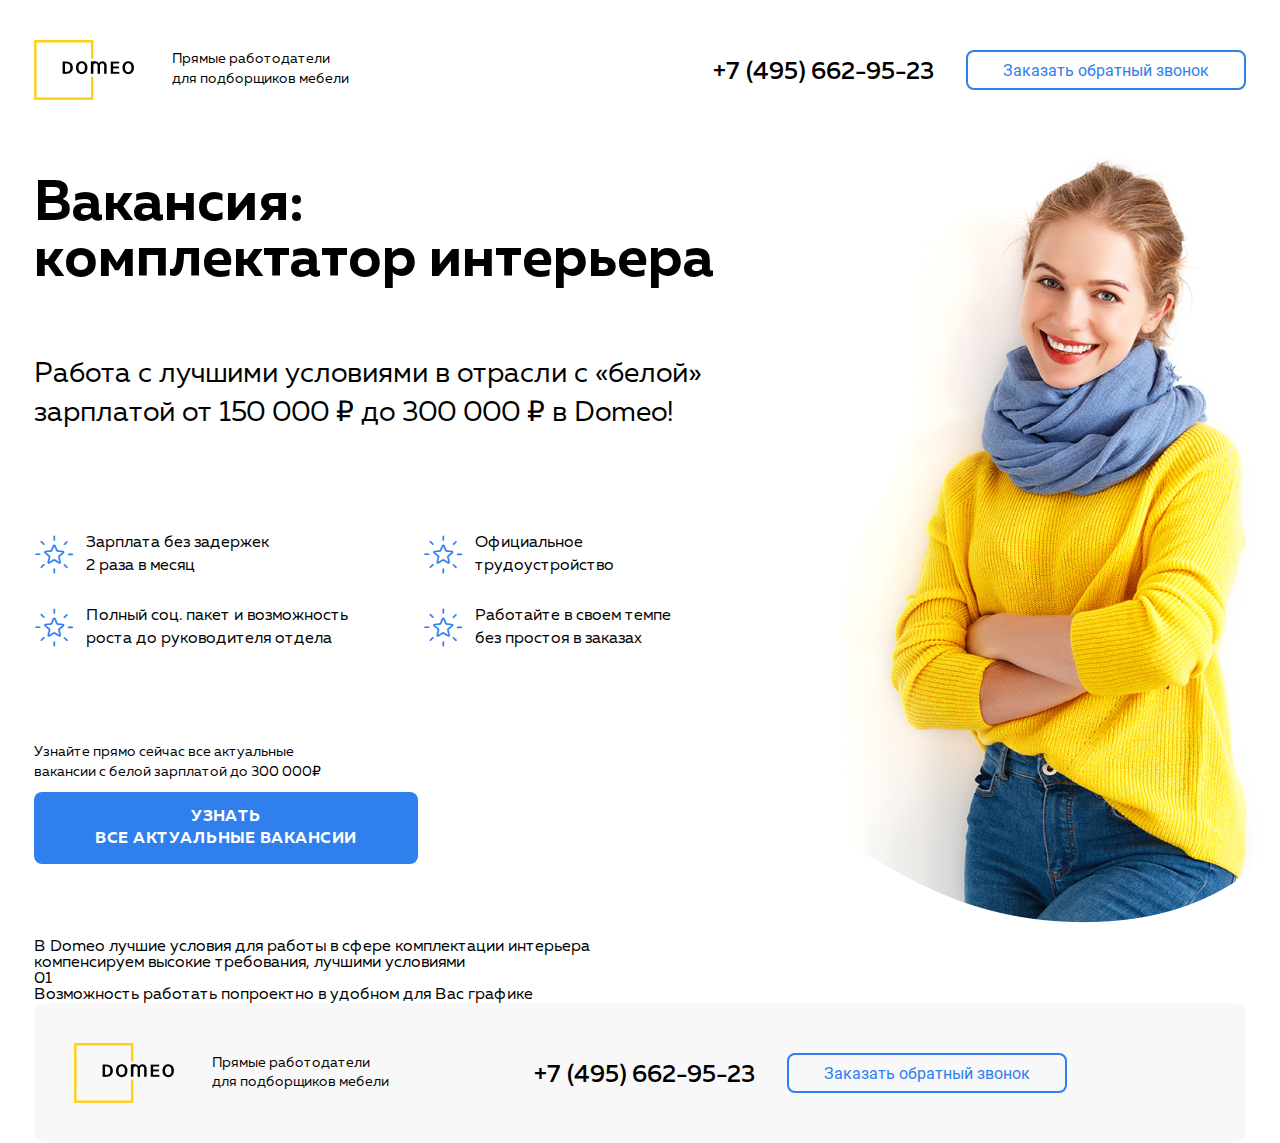
==== commit 6a8bf1ed: "Conditions html" ====
--- a/Mebel/index.html
+++ b/Mebel/index.html
@@ -39,62 +39,80 @@
 </header>
 		<main class="page">
 			<section class="vacancy">
-				<div class="vacancy__container _container">
-					<h1 class="vacancy__title">
-						<p>Вакансия: <br>комплектатор интерьера</p>
-					</h1>
-					<h3 class="vacancy__subtitle">
-						<p>
-							Работа с лучшими условиями в отрасли
-							<span>с «белой» зарплатой</span> от 150 000 ₽ до 300 000 ₽ в Domeo!
-						</p>
-					</h3>
-					<div class="vacancy__img">
-						<picture>
-							<source srcset="img/1.png" type="image/png" media="(min-width:1010px)">
-							<source srcset="img/11.png" type="image/png" media="(min-width:761px)">
-							<source srcset="img/12.png" type="image/png" media="(max-width:761px)">
-							<img src="img/1.png" class="girl__image" alt="Девушка">
-						</picture>
-					</div>
-
-					<div class="vacancy__description description-vacancy">
-						<div class="description-vacancy__body">
-							<div class="description-vacancy__item">
-								<div class="description-vacancy__star _icon-star"></div>
-								<div class="description-vacancy__text">Зарплата без задержек <p>2 раза в месяц</p>
+				<div class="vacancy__wrapper">
+					<div class="vacancy__container _container">
+						<h1 class="vacancy__title">
+							<p>Вакансия: <br>комплектатор интерьера</p>
+						</h1>
+						<h3 class="vacancy__subtitle">
+							<p>
+								Работа с лучшими условиями в отрасли
+								<span>с «белой» зарплатой</span> от 150 000 ₽ до 300 000 ₽ в Domeo!
+							</p>
+						</h3>
+						<div class="vacancy__img">
+							<picture>
+								<source srcset="img/1.png" type="image/png" media="(min-width:1010px)">
+								<source srcset="img/11.png" type="image/png" media="(min-width:761px)">
+								<source srcset="img/12.png" type="image/png" media="(max-width:761px)">
+								<img src="img/1.png" class="girl__image" alt="Девушка">
+							</picture>
+						</div>
+						<div class="vacancy__description description-vacancy">
+							<div class="description-vacancy__body">
+								<div class="description-vacancy__item">
+									<div class="description-vacancy__star _icon-star"></div>
+									<div class="description-vacancy__text">Зарплата без задержек <p>2 раза в месяц</p>
+									</div>
+								</div>
+								<div class="description-vacancy__item">
+									<div class="description-vacancy__star _icon-star"></div>
+									<div class="description-vacancy__text">Официальное <p>трудоустройство</p>
+									</div>
+								</div>
+								<div class="description-vacancy__item">
+									<div class="description-vacancy__star _icon-star"></div>
+									<div class="description-vacancy__text">Полный соц. пакет и возможность роста до руководителя
+										отдела
+									</div>
+								</div>
+								<div class="description-vacancy__item">
+									<div class="description-vacancy__star _icon-star"></div>
+									<div class="description-vacancy__text">Работайте в своем темпе
+										<p>без простоя в заказах</p>
+									</div>
 								</div>
 							</div>
-							<div class="description-vacancy__item">
-								<div class="description-vacancy__star _icon-star"></div>
-								<div class="description-vacancy__text">Официальное <p>трудоустройство</p>
-								</div>
+							<div class="description-vacancy__footer">
+								<p class="description-vacancy__salary">Узнайте прямо сейчас все актуальные вакансии с белой
+									зарплатой до 300 000₽</p>
+								<a href="#" class="description-vacancy__link btn">Узнать
+									<br>все актуальные вакансии</a>
 							</div>
-							<div class="description-vacancy__item">
-								<div class="description-vacancy__star _icon-star"></div>
-								<div class="description-vacancy__text">Полный соц. пакет и возможность роста до руководителя
-									отдела
-								</div>
-							</div>
-							<div class="description-vacancy__item">
-								<div class="description-vacancy__star _icon-star"></div>
-								<div class="description-vacancy__text">Работайте в своем темпе
-									<p>без простоя в заказах</p>
-								</div>
-							</div>
-						</div>
-
-						<div class="description-vacancy__footer">
-							<p class="description-vacancy__salary">Узнайте прямо сейчас все актуальные вакансии с белой
-								зарплатой до 300 000₽</p>
-							<a href="#" class="description-vacancy__link btn">Узнать
-								<br>все актуальные вакансии</a>
 						</div>
 					</div>
 				</div>
 			</section>
 
-			
+			<section class="conditions">
+				<div class="conditions__wrapper">
+					<div class="conditions__container _container">
+						<h1 class="conditions__title">В Domeo лучшие условия для работы в сфере комплектации интерьера</h1>
+						<h5 class="conditions__subtitle">компенсируем высокие требования, лучшими условиями	
+						</h5>	
+						<div class="conditions__body body-conditions">
+							<div class="body-conditions__item">
+								<div class="body-conditions__content content-conditions">
+									<div class="content-conditions__number">01</div>
+									<div class="content-conditions__text">
+										Возможность работать попроектно в удобном для Вас графике
+									</div>
+								</div>
+							</div>							
+						</div>											
+					</div>
+				</div>
+			</section>
 		</main>
 		<footer class="footer">
 	<div class="footer__content _container">
--- a/Mebel/css/style.min.css
+++ b/Mebel/css/style.min.css
@@ -1137,13 +1137,16 @@
   }
 }
 
-.vacancy {
-  padding: 176px 0px 48px 0px;
+.vacancy__wrapper {
+  padding: 176px 0px 75px 0px;
 }
 @media (max-width: 479.98px) {
-  .vacancy {
+  .vacancy__wrapper {
     padding-top: 100px;
   }
+}
+.vacancy__container {
+  position: relative;
 }
 .vacancy__title {
   margin-bottom: 68px;
@@ -1253,10 +1256,6 @@
   }
 }
 
-.vacancy__container {
-  position: relative;
-}
-
 .description-vacancy {
   display: flex;
   flex-direction: column;
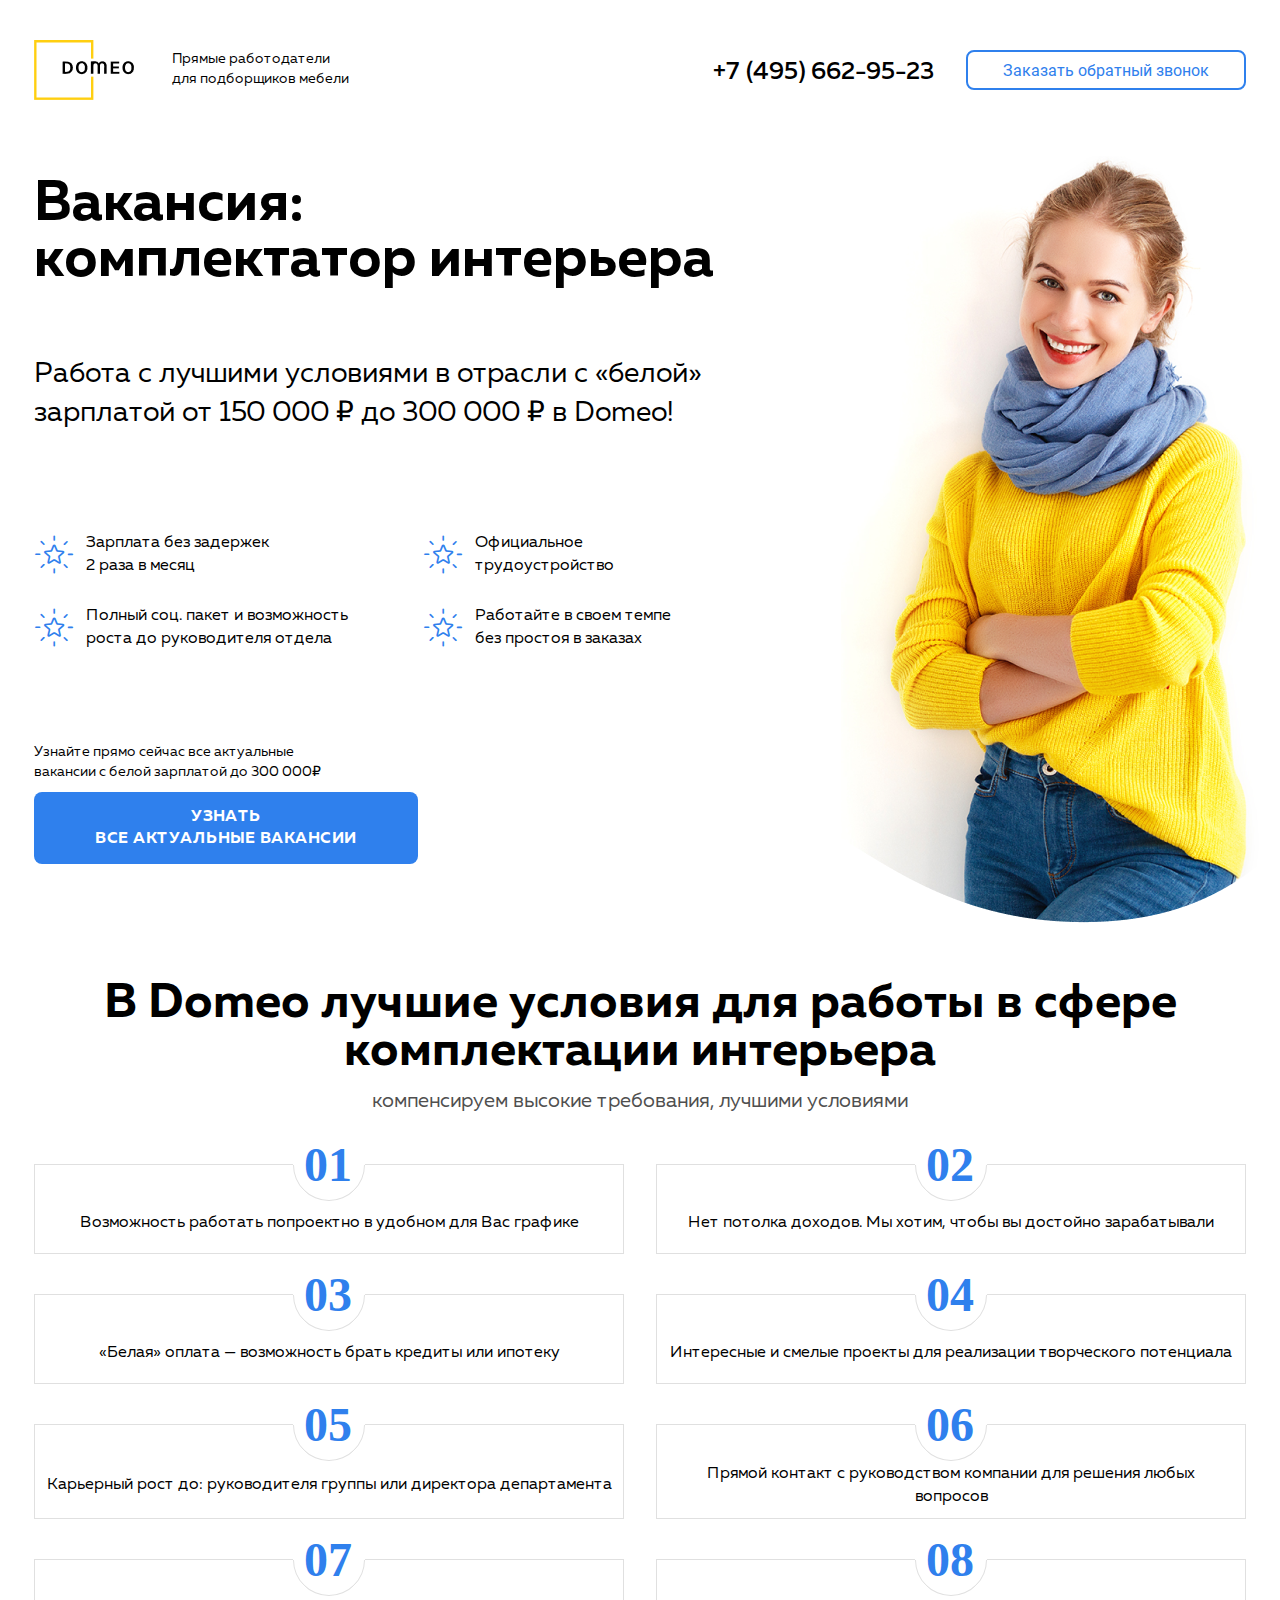
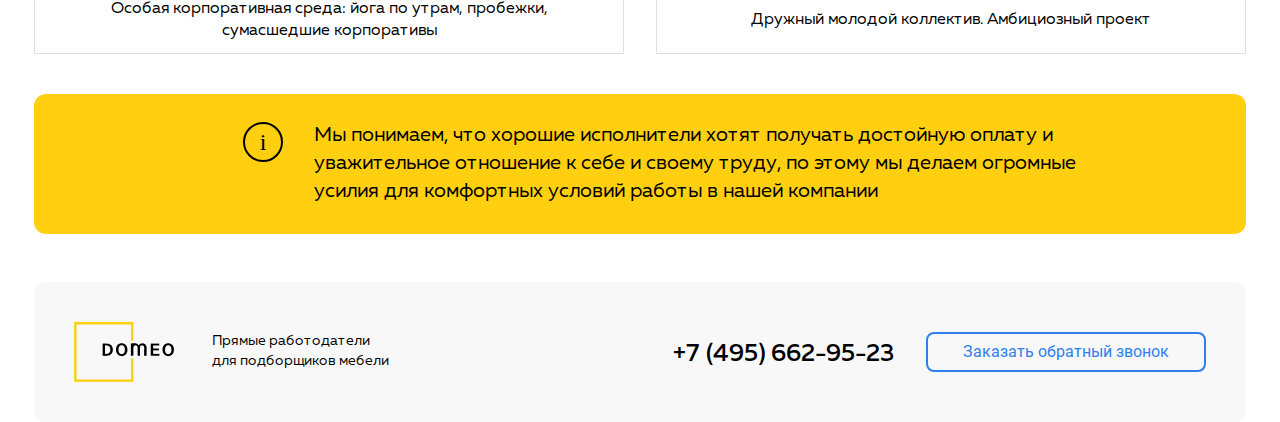
==== commit 0e1d1b0e: "New" ====
--- a/Mebel/index.html
+++ b/Mebel/index.html
@@ -1,185 +1,280 @@
-<!DOCTYPE html>
-<html lang="ru">
- <head>
-	<title>Domeo</title>
-	<meta charset="UTF-8">
-	<meta name="format-detection" content="telephone=no">
-	<link rel="stylesheet" href="css/style.min.css">
-	<link rel="shortcut icon" href="favicon.ico">
-	<!-- <meta name="robots" content="noindex, nofollow"> -->
-	<!-- <meta name="viewport" content="width=device-width, initial-scale=1.0, maximum-scale=1.0, user-scalable=0"> -->
-	<meta name="viewport" content="width=device-width, initial-scale=1.0">
-</head>
-
-<body>
-	<div class="wrapper">
-		<header  class="header">
-	<div class="header__wrapper">
-		<div class="header__content _container">
-			<div class="block-body">
-				<div class="header__left block-left">
-					<div class="block-logo">
-						<img src="img/logo.png" alt="Лого">
-					</div>
-					<div class="header__text block-text">
-						Прямые работодатели для подборщиков мебели
-					</div>
-				</div>
-				<div class="block-right">
-					<div class="header__phone block-phone">
-						<p>+7 (495) 662-95-23</p>
-						<a href="#callback" class="header__link-phone link-phone _popup-link">Заказать обратный
-						звонок</a>
-						<a href="#callback" class="header__icon-phone _icon-phone _popup-link"></a>
-					</div>
-				</div>
-			</div>
-		</div>
-	</div>
-</header>
-		<main class="page">
-			<section class="vacancy">
-				<div class="vacancy__wrapper">
-					<div class="vacancy__container _container">
-						<h1 class="vacancy__title">
-							<p>Вакансия: <br>комплектатор интерьера</p>
-						</h1>
-						<h3 class="vacancy__subtitle">
-							<p>
-								Работа с лучшими условиями в отрасли
-								<span>с «белой» зарплатой</span> от 150 000 ₽ до 300 000 ₽ в Domeo!
-							</p>
-						</h3>
-						<div class="vacancy__img">
-							<picture>
-								<source srcset="img/1.png" type="image/png" media="(min-width:1010px)">
-								<source srcset="img/11.png" type="image/png" media="(min-width:761px)">
-								<source srcset="img/12.png" type="image/png" media="(max-width:761px)">
-								<img src="img/1.png" class="girl__image" alt="Девушка">
-							</picture>
-						</div>
-						<div class="vacancy__description description-vacancy">
-							<div class="description-vacancy__body">
-								<div class="description-vacancy__item">
-									<div class="description-vacancy__star _icon-star"></div>
-									<div class="description-vacancy__text">Зарплата без задержек <p>2 раза в месяц</p>
-									</div>
-								</div>
-								<div class="description-vacancy__item">
-									<div class="description-vacancy__star _icon-star"></div>
-									<div class="description-vacancy__text">Официальное <p>трудоустройство</p>
-									</div>
-								</div>
-								<div class="description-vacancy__item">
-									<div class="description-vacancy__star _icon-star"></div>
-									<div class="description-vacancy__text">Полный соц. пакет и возможность роста до руководителя
-										отдела
-									</div>
-								</div>
-								<div class="description-vacancy__item">
-									<div class="description-vacancy__star _icon-star"></div>
-									<div class="description-vacancy__text">Работайте в своем темпе
-										<p>без простоя в заказах</p>
-									</div>
-								</div>
-							</div>
-							<div class="description-vacancy__footer">
-								<p class="description-vacancy__salary">Узнайте прямо сейчас все актуальные вакансии с белой
-									зарплатой до 300 000₽</p>
-								<a href="#" class="description-vacancy__link btn">Узнать
-									<br>все актуальные вакансии</a>
-							</div>
-						</div>
-					</div>
-				</div>
-			</section>
-
-			<section class="conditions">
-				<div class="conditions__wrapper">
-					<div class="conditions__container _container">
-						<h1 class="conditions__title">В Domeo лучшие условия для работы в сфере комплектации интерьера</h1>
-						<h5 class="conditions__subtitle">компенсируем высокие требования, лучшими условиями	
-						</h5>	
-						<div class="conditions__body body-conditions">
-							<div class="body-conditions__item">
-								<div class="body-conditions__content content-conditions">
-									<div class="content-conditions__number">01</div>
-									<div class="content-conditions__text">
-										Возможность работать попроектно в удобном для Вас графике
-									</div>
-								</div>
-							</div>							
-						</div>											
-					</div>
-				</div>
-			</section>
-		</main>
-		<footer class="footer">
-	<div class="footer__content _container">
-		<div class="footer__wrapper">
-			<div class="footer__body block-body">
-				<div class="footer__block-left block-left">
-					<div class="block-logo">
-						<img src="img/logo.png" alt="Лого">
-					</div>
-					<div class="block-text">
-						Прямые работодатели для подборщиков мебели
-					</div>
-				</div>
-				<div class="block-right">
-					<div class="footer__phone block-phone">
-						<p>+7 (495) 662-95-23</p>
-						<a href="#callback" class="footer__link-phone link-phone _popup-link">Заказать обратный
-							звонок</a>
-						<a href="#callback" class="footer__icon-phone _icon-phone _popup-link"></a>
-					</div>
-				</div>
-			</div>
-		</div>
-	</div>
-</footer>
-	</div>
-	<div class="popup popup_callback">
-	<div class="popup__content">
-		<div class="popup__body">
-			<div class="popup__close"></div>
-			<div class="popup__title">
-				Оставьте ваши контактные данные
-				и наш менеджер свяжется с вами
-				в течение 30 минут
-			</div>
-			<form action="#" class="form">
-				<div class="form__line">
-					<label for="name" class="form__label">Введите ваше имя</label>
-					<input id="name" autocomplete="off" type="text" name="form[]" data-error="" data-value="Например, Алексей" class="input input__name ">
-					<label for="phone" class="form__label">Введите ваш телефон</label>
-					<input id="phone" autocomplete="off" type="tel" name="form[]" data-error="Не заполненно поле 'Телефон'"data-value="Телефон" class="input input__phone _phone _req">	
-				</div>				
-				<button type="submit" class="form__button btn">Отправить</button>
-			</form>
-		</div>
-	</div>
-</div>
-<div class="popup popup_massagename-message">
-	<div class="popup__content">
-		<div class="popup__body">
-			<div class="popup__close"></div>
-		</div>
-	</div>
-</div>
-<div class="popup popup_video">
-	<div class="popup__content">
-		<div class="popup__body">
-			<div class="popup__close popup__close_video"></div>
-			<div class="popup__video _video"></div>
-		</div>
-	</div>
-</div>
-
-	<!-- Swiper -->
-<!-- <script src="https://unpkg.com/swiper/swiper-bundle.min.js"></script> -->
-<script src="js/vendors.min.js"></script>
-<script src="js/app.min.js"></script>
-</body>
-
+<!DOCTYPE html>
+<html lang="ru">
+ <head>
+	<title>Domeo</title>
+	<meta charset="UTF-8">
+	<meta name="format-detection" content="telephone=no">
+	<link rel="stylesheet" href="css/style.min.css">
+	<link rel="shortcut icon" href="favicon.ico">
+	<!-- <meta name="robots" content="noindex, nofollow"> -->
+	<!-- <meta name="viewport" content="width=device-width, initial-scale=1.0, maximum-scale=1.0, user-scalable=0"> -->
+	<meta name="viewport" content="width=device-width, initial-scale=1.0">
+</head>
+
+<body>
+	<div class="wrapper">
+		<header  class="header">
+	<div class="header__wrapper">
+		<div class="header__content _container">
+			<div class="block-body">
+				<div class="header__left block-left">
+					<div class="block-logo">
+						<img src="img/logo.png" alt="Лого">
+					</div>
+					<div class="header__text block-text">
+						Прямые работодатели для подборщиков мебели
+					</div>
+				</div>
+				<div class="block-right">
+					<div class="header__phone block-phone">
+						<p>+7 (495) 662-95-23</p>
+						<a href="#callback" class="header__link-phone link-phone _popup-link">Заказать обратный
+						звонок</a>
+						<a href="#callback" class="header__icon-phone _icon-phone _popup-link"></a>
+					</div>
+				</div>
+			</div>
+		</div>
+	</div>
+</header>
+		<main class="page">
+			<section class="vacancy">
+				<div class="vacancy__wrapper">
+					<div class="vacancy__container _container">
+						<h1 class="vacancy__title">
+							<p>Вакансия: <br>комплектатор интерьера</p>
+						</h1>
+						<h3 class="vacancy__subtitle">
+							<p>
+								Работа с лучшими условиями в отрасли
+								<span>с «белой» зарплатой</span> от 150 000 ₽ до 300 000 ₽ в Domeo!
+							</p>
+						</h3>
+						<div class="vacancy__img">
+							<picture>
+								<source srcset="img/1.png" type="image/png" media="(min-width:1010px)">
+								<source srcset="img/11.png" type="image/png" media="(min-width:761px)">
+								<source srcset="img/12.png" type="image/png" media="(max-width:761px)">
+								<img src="img/1.png" class="girl__image" alt="Девушка">
+							</picture>
+						</div>
+						<div class="vacancy__description description-vacancy">
+							<div class="description-vacancy__body">
+								<div class="description-vacancy__item">
+									<div class="description-vacancy__star _icon-star"></div>
+									<div class="description-vacancy__text">Зарплата без задержек <p>2 раза в месяц</p>
+									</div>
+								</div>
+								<div class="description-vacancy__item">
+									<div class="description-vacancy__star _icon-star"></div>
+									<div class="description-vacancy__text">Официальное <p>трудоустройство</p>
+									</div>
+								</div>
+								<div class="description-vacancy__item">
+									<div class="description-vacancy__star _icon-star"></div>
+									<div class="description-vacancy__text">Полный соц. пакет и возможность роста до руководителя
+										отдела
+									</div>
+								</div>
+								<div class="description-vacancy__item">
+									<div class="description-vacancy__star _icon-star"></div>
+									<div class="description-vacancy__text">Работайте в своем темпе
+										<p>без простоя в заказах</p>
+									</div>
+								</div>
+							</div>
+							<div class="description-vacancy__footer">
+								<p class="description-vacancy__salary">Узнайте прямо сейчас все актуальные вакансии с белой
+									зарплатой до 300 000₽</p>
+								<a href="#" class="description-vacancy__link btn">Узнать
+									<br>все актуальные вакансии</a>
+							</div>
+						</div>
+					</div>
+				</div>
+			</section>
+
+			<section class="conditions">
+				<div class="conditions__wrapper">
+					<div class="conditions__container _container">
+						<h1 class="conditions__title">В Domeo лучшие условия для работы в сфере комплектации интерьера</h1>
+						<h5 class="conditions__subtitle">компенсируем высокие требования, лучшими условиями
+						</h5>
+						<div class="conditions__body body-conditions">
+							<div class="body-conditions__item">
+								<div class="body-conditions__content content-conditions">
+									<div class="content-conditions__wrapp">
+										<div class="content-conditions__number">
+											<p>01</p>
+										</div>
+									</div>
+									<div class="content-conditions__text">
+										Возможность работать попроектно в удобном для Вас графике
+									</div>
+								</div>
+							</div>
+							<div class="body-conditions__item">
+								<div class="body-conditions__content content-conditions">
+									<div class="content-conditions__wrapp">
+										<div class="content-conditions__number">
+											<p>02</p>
+										</div>
+									</div>
+									<div class="content-conditions__text content-conditions__text_2">
+										Нет потолка доходов. Мы хотим, чтобы вы достойно зарабатывали
+									</div>
+								</div>
+							</div>
+							<div class="body-conditions__item">
+								<div class="body-conditions__content content-conditions">
+									<div class="content-conditions__wrapp">
+										<div class="content-conditions__number">
+											<p>03</p>
+										</div>
+									</div>
+									<div class="content-conditions__text">
+										«Белая» оплата — возможность брать кредиты или ипотеку
+									</div>
+								</div>
+							</div>
+							<div class="body-conditions__item">
+								<div class="body-conditions__content content-conditions">
+									<div class="content-conditions__wrapp">
+										<div class="content-conditions__number">
+											<p>04</p>
+										</div>
+									</div>
+									<div class="content-conditions__text">
+										Интересные и смелые проекты для реализации творческого потенциала
+									</div>
+								</div>
+							</div>
+							<div class="body-conditions__item">
+								<div class="body-conditions__content content-conditions">
+									<div class="content-conditions__wrapp">
+										<div class="content-conditions__number">
+											<p>05</p>
+										</div>
+									</div>
+									<div class="content-conditions__text">
+										Карьерный рост до: руководителя группы или директора департамента
+									</div>
+								</div>
+							</div>
+							<div class="body-conditions__item">
+								<div class="body-conditions__content content-conditions">
+									<div class="content-conditions__wrapp">
+										<div class="content-conditions__number">
+											<p>06</p>
+										</div>
+									</div>
+									<div class="content-conditions__text  content-conditions__text_6">
+										Прямой контакт с руководством компании для решения любых вопросов
+									</div>
+								</div>
+							</div>
+							<div class="body-conditions__item">
+								<div class="body-conditions__content content-conditions">
+									<div class="content-conditions__wrapp">
+										<div class="content-conditions__number">
+											<p>07</p>
+										</div>
+									</div>
+									<div class="content-conditions__text  content-conditions__text_7">
+										Особая корпоративная среда: йога по утрам, пробежки, 	
+										сумасшедшие корпоративы
+									</div>
+								</div>
+							</div>
+							<div class="body-conditions__item">
+								<div class="body-conditions__content content-conditions">
+									<div class="content-conditions__wrapp">
+										<div class="content-conditions__number">
+											<p>08</p>
+										</div>
+									</div>
+									<div class="content-conditions__text">
+										Дружный молодой коллектив. Амбициозный проект
+									</div>
+								</div>
+							</div>
+						</div>
+						<div class="conditions__info info">
+							
+							<div class="info__text">
+								Мы понимаем, что хорошие исполнители хотят получать достойную оплату и уважительное отношение к	себе и своему труду, по	этому мы делаем огромные усилия для комфортных условий работы в нашей компании
+							</div>
+						</div>
+					</div>
+				</div>
+			</section>
+		</main>
+		<footer class="footer">
+	<div class="footer__content _container">
+		<div class="footer__wrapper">
+			<div class="footer__body block-body">
+				<div class="footer__block-left block-left">
+					<div class="block-logo">
+						<img src="img/logo.png" alt="Лого">
+					</div>
+					<div class="block-text">
+						Прямые работодатели для подборщиков мебели
+					</div>
+				</div>
+				<div class="block-right">
+					<div class="footer__phone block-phone">
+						<p>+7 (495) 662-95-23</p>
+						<a href="#callback" class="footer__link-phone link-phone _popup-link">Заказать обратный
+							звонок</a>
+						<a href="#callback" class="footer__icon-phone _icon-phone _popup-link"></a>
+					</div>
+				</div>
+			</div>
+		</div>
+	</div>
+</footer>
+	</div>
+	<div class="popup popup_callback">
+	<div class="popup__content">
+		<div class="popup__body">
+			<div class="popup__close"></div>
+			<div class="popup__title">
+				Оставьте ваши контактные данные
+				и наш менеджер свяжется с вами
+				в течение 30 минут
+			</div>
+			<form action="#" class="form">
+				<div class="form__line">
+					<label for="name" class="form__label">Введите ваше имя</label>
+					<input id="name" autocomplete="off" type="text" name="form[]" data-error="" data-value="Например, Алексей" class="input input__name ">
+					<label for="phone" class="form__label">Введите ваш телефон</label>
+					<input id="phone" autocomplete="off" type="tel" name="form[]" data-error="Не заполненно поле 'Телефон'"data-value="Телефон" class="input input__phone _phone _req">	
+				</div>				
+				<button type="submit" class="form__button btn">Отправить</button>
+			</form>
+		</div>
+	</div>
+</div>
+<div class="popup popup_massagename-message">
+	<div class="popup__content">
+		<div class="popup__body">
+			<div class="popup__close"></div>
+		</div>
+	</div>
+</div>
+<div class="popup popup_video">
+	<div class="popup__content">
+		<div class="popup__body">
+			<div class="popup__close popup__close_video"></div>
+			<div class="popup__video _video"></div>
+		</div>
+	</div>
+</div>
+
+	<!-- Swiper -->
+<!-- <script src="https://unpkg.com/swiper/swiper-bundle.min.js"></script> -->
+<script src="js/vendors.min.js"></script>
+<script src="js/app.min.js"></script>
+</body>
+
 </html>--- a/Mebel/css/style.min.css
+++ b/Mebel/css/style.min.css
@@ -88,43 +88,43 @@
 }
 
 ._icon-case:before {
-  content: "";
+  content: "\e900";
 }
 
 ._icon-line1:before {
-  content: "";
+  content: "\e901";
 }
 
 ._icon-line2:before {
-  content: "";
+  content: "\e902";
 }
 
 ._icon-office:before {
-  content: "";
+  content: "\e903";
 }
 
 ._icon-phone:before {
-  content: "";
+  content: "\e904";
 }
 
 ._icon-phone1:before {
-  content: "";
+  content: "\e905";
 }
 
 ._icon-place:before {
-  content: "";
+  content: "\e906";
 }
 
 ._icon-reguest:before {
-  content: "";
+  content: "\e907";
 }
 
 ._icon-star:before {
-  content: "";
+  content: "\e908";
 }
 
 ._icon-timer:before {
-  content: "";
+  content: "\e909";
 }
 
 * {
@@ -423,7 +423,7 @@
   font-size: 16px;
   color: #ffffff;
   letter-spacing: -0.3px;
-  line-height: calc(20 / 16);
+  line-height: 1.25;
   cursor: pointer;
 }
 .checkbox__text:before {
@@ -479,7 +479,7 @@
   font-size: 16px;
   color: #ffffff;
   letter-spacing: -0.3px;
-  line-height: calc(20 / 16);
+  line-height: 1.25;
 }
 .options__text:before {
   content: "";
@@ -1108,7 +1108,6 @@
   }
 }
 .footer__phone {
-  justify-content: center;
   align-items: center;
 }
 @media (max-width: 644px) {
@@ -1116,6 +1115,7 @@
     display: flex;
     flex: 0 1 100%;
     flex-wrap: wrap;
+    justify-content: center;
   }
   .footer__phone p {
     margin-bottom: 16px;
@@ -1359,6 +1359,205 @@
   }
 }
 
+.conditions__wrapper {
+  padding: 41px 0px 48px 0px;
+}
+.conditions__title {
+  font-weight: bold;
+  font-size: 48px;
+  line-height: 48px;
+  text-align: center;
+  margin-bottom: 12px;
+}
+.conditions__subtitle {
+  font-size: 20px;
+  line-height: 140%;
+  text-align: center;
+  color: #4f4f4f;
+  margin-bottom: 48px;
+}
+.body-conditions {
+  display: flex;
+  flex-wrap: wrap;
+  margin: 0px -16px;
+}
+@media (max-width: 767.98px) {
+  .body-conditions {
+    margin: 0px -5px;
+  }
+}
+@media (max-width: 740px) {
+  .body-conditions {
+    justify-content: center;
+  }
+}
+.body-conditions__item {
+  padding: 0px 16px;
+  border-radius: 4px;
+  flex: 0 1 50%;
+  margin-bottom: 40px;
+}
+@media (max-width: 767.98px) {
+  .body-conditions__item {
+    padding: 0px 5px;
+  }
+}
+@media (max-width: 740px) {
+  .body-conditions__item {
+    flex: 0 1 600px;
+  }
+}
+
+.content-conditions {
+  border: 1px solid #e0e0e0;
+  position: relative;
+  display: flex;
+  height: 100%;
+  min-height: 90px;
+  flex-direction: column;
+  justify-content: center;
+  align-items: center;
+  text-align: center;
+}
+.content-conditions__wrapp {
+  position: absolute;
+  left: calc(50% - 36px);
+  top: -36px;
+  justify-content: center;
+  align-items: center;
+}
+.content-conditions__number {
+  position: relative;
+  width: 72px;
+  height: 72px;
+}
+.content-conditions__number p {
+  position: absolute;
+  z-index: 3;
+  font-family: PT Serif;
+  font-weight: bold;
+  color: #2f80ed;
+  font-size: 48px;
+  line-height: 64px;
+  top: 4px;
+  left: calc(50% - 25px);
+}
+.content-conditions__number:after {
+  content: "";
+  position: absolute;
+  background-color: #fff;
+  top: 0;
+  left: 0;
+  width: 72px;
+  height: 72px;
+  border-left: 1px solid white;
+  border-right: 1px solid #e0e0e0;
+  border-top: 1px solid white;
+  border-bottom: 1px solid #e0e0e0;
+  -moz-border-radius: 50px 50px 50px 50px;
+  border-radius: 50px 50px 50px 50px;
+  transform: rotate(45deg);
+}
+.content-conditions__text {
+  flex: 1 1 auto;
+  display: flex;
+  flex-direction: column;
+  justify-content: center;
+  align-items: center;
+  line-height: 140%;
+  margin: 38px 9px 10px 9px;
+}
+@media (max-width: 767.98px) {
+  .content-conditions__text {
+    font-size: 16px;
+  }
+}
+@media (max-width: 767.98px) and (max-width: 1250px) {
+  .content-conditions__text {
+    font-size: calc(14px + 2 * ((100vw - 320px) / 930));
+  }
+}
+@media (max-width: 767.98px) {
+  .content-conditions__text {
+    margin: 38px 25px 10px 25px;
+  }
+}
+.content-conditions__text_2 {
+  padding: 0px 15px;
+}
+.content-conditions__text_6 {
+  padding: 0px 3px;
+}
+@media (max-width: 991.98px) {
+  .content-conditions__text_6 {
+    margin: 38px 6px 10px 6px;
+  }
+}
+.content-conditions__text_7 {
+  padding: 0px 30px;
+}
+
+.info {
+  display: flex;
+  background: #ffcf10;
+  border-radius: 12px;
+  padding-right: 152px;
+  padding-left: 280px;
+  padding-top: 28px;
+  padding-bottom: 28px;
+}
+@media (max-width: 1250px) {
+  .info {
+    padding-right: calc(13px + 139 * ((100vw - 320px) / 930));
+  }
+}
+@media (max-width: 1250px) {
+  .info {
+    padding-left: calc(76px + 204 * ((100vw - 320px) / 930));
+  }
+}
+@media (max-width: 1250px) {
+  .info {
+    padding-top: calc(20px + 8 * ((100vw - 320px) / 930));
+  }
+}
+@media (max-width: 1250px) {
+  .info {
+    padding-bottom: calc(14px + 14 * ((100vw - 320px) / 930));
+  }
+}
+.info__text {
+  position: relative;
+  font-size: 20px;
+  font-size: 20px;
+  line-height: 140%;
+}
+@media (max-width: 1250px) {
+  .info__text {
+    font-size: calc(15.8px + 4.2 * ((100vw - 320px) / 930));
+  }
+}
+.info__text::before {
+  position: absolute;
+  content: "i";
+  display: block;
+  border: 2px solid #000;
+  border-radius: 50%;
+  height: 40px;
+  width: 40px;
+  display: flex;
+  justify-content: center;
+  align-items: center;
+  font-family: Roboto Slab;
+  font-size: 24px;
+  left: -71px;
+}
+@media (max-width: 1250px) {
+  .info__text::before {
+    left: calc(-50px + -21 * ((100vw - 320px) / 930));
+  }
+}
+
 .page {
   flex: 1 1 auto;
 }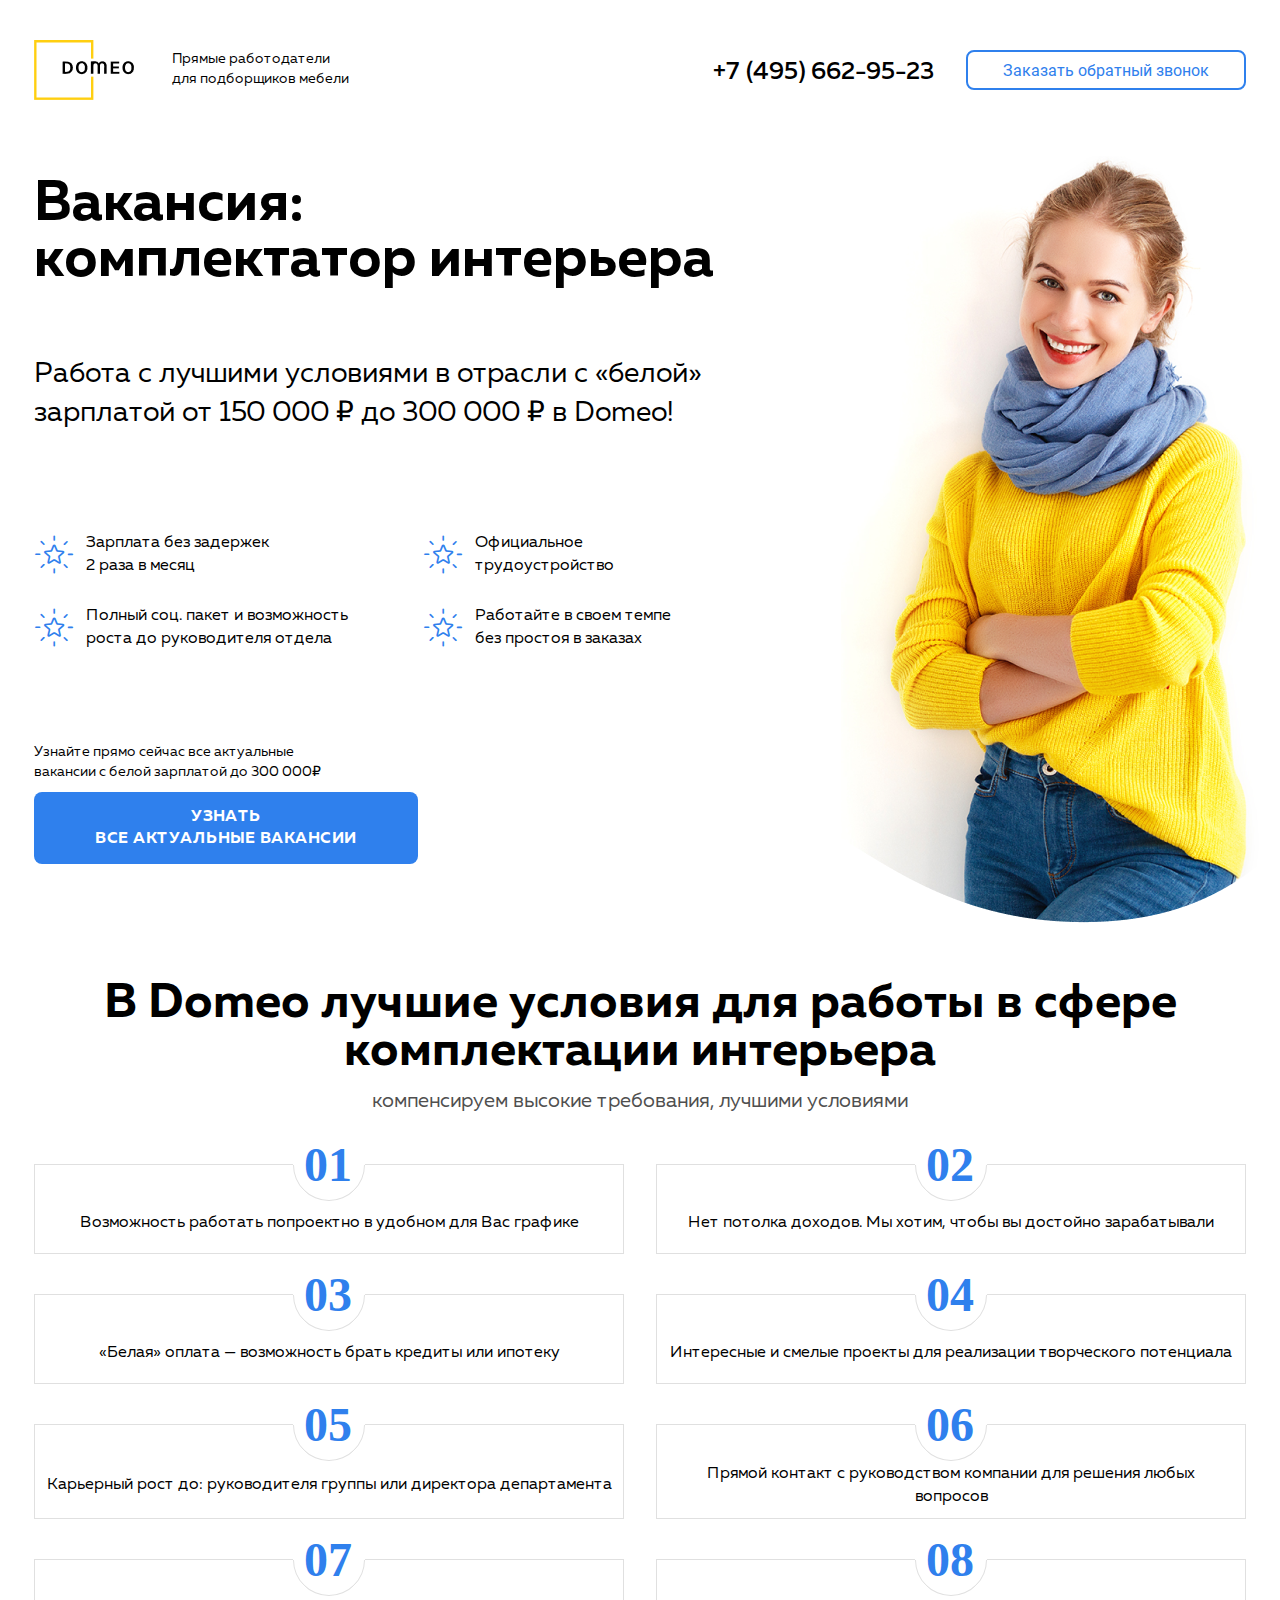
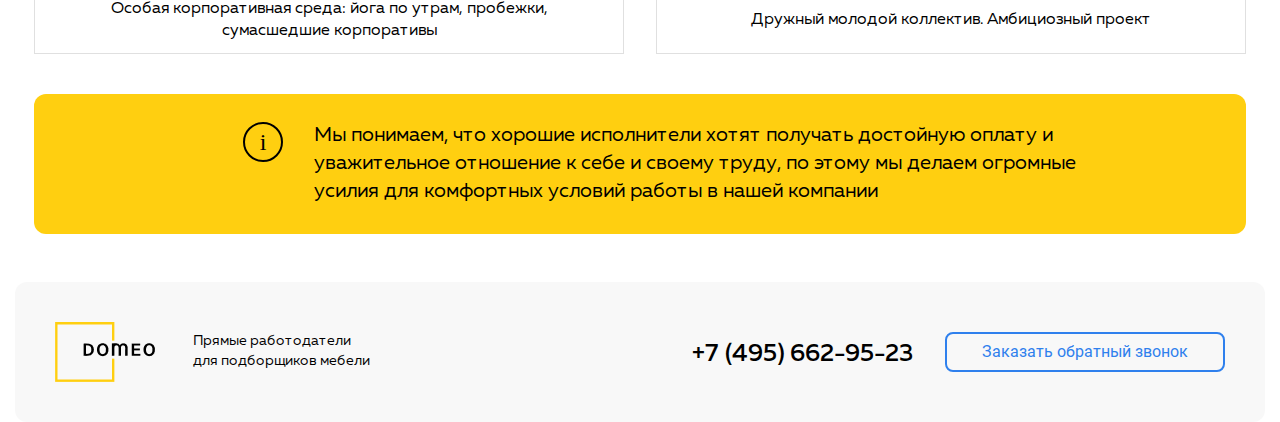
==== commit 931b5e66: "Adaptiv header&footer" ====
--- a/Mebel/index.html
+++ b/Mebel/index.html
@@ -16,17 +16,17 @@
 		<header  class="header">
 	<div class="header__wrapper">
 		<div class="header__content _container">
-			<div class="block-body">
-				<div class="header__left block-left">
+			<div class="header__block-body block-body">
+				<div class="header__block-left block-left">
 					<div class="block-logo">
 						<img src="img/logo.png" alt="Лого">
 					</div>
-					<div class="header__text block-text">
+					<div class="header__block-text block-text">
 						Прямые работодатели для подборщиков мебели
 					</div>
 				</div>
-				<div class="block-right">
-					<div class="header__phone block-phone">
+				<div class="header__block-right block-right">
+					<div class="header__block-phone block-phone">
 						<p>+7 (495) 662-95-23</p>
 						<a href="#callback" class="header__link-phone link-phone _popup-link">Заказать обратный
 						звонок</a>
@@ -199,8 +199,7 @@
 								</div>
 							</div>
 						</div>
-						<div class="conditions__info info">
-							
+						<div class="conditions__info info">							
 							<div class="info__text">
 								Мы понимаем, что хорошие исполнители хотят получать достойную оплату и уважительное отношение к	себе и своему труду, по	этому мы делаем огромные усилия для комфортных условий работы в нашей компании
 							</div>
@@ -221,8 +220,8 @@
 						Прямые работодатели для подборщиков мебели
 					</div>
 				</div>
-				<div class="block-right">
-					<div class="footer__phone block-phone">
+				<div class="footer__block-right block-right">
+					<div class="footer__block-phone block-phone">
 						<p>+7 (495) 662-95-23</p>
 						<a href="#callback" class="footer__link-phone link-phone _popup-link">Заказать обратный
 							звонок</a>
--- a/Mebel/css/style.min.css
+++ b/Mebel/css/style.min.css
@@ -841,7 +841,6 @@
 }
 .block-right {
   display: flex;
-  flex: 0 1 100%;
   align-items: center;
 }
 .block-logo {
@@ -877,7 +876,6 @@
   border-radius: 8px;
   justify-content: center;
   align-items: center;
-  margin: 0px 0px 0px 32px;
   flex: 0 1 280px;
   transition: all 0.3s ease 0s;
 }
@@ -887,11 +885,6 @@
     background-color: #2f80ed;
     box-shadow: 4px 12px 40px rgba(47, 128, 237, 0.35);
     transition: all 0.3s ease 0s;
-  }
-}
-@media (max-width: 1010px) {
-  .link-phone {
-    display: none;
   }
 }
 
@@ -906,11 +899,6 @@
   border-radius: 5px;
   margin: 0px 0px 0px 20px;
 }
-@media (max-width: 1010px) {
-  ._icon-phone {
-    display: block;
-  }
-}
 
 .popup {
   -webkit-overflow-scrolling: touch;
@@ -1030,20 +1018,37 @@
   }
 }
 @media (max-width: 420px) {
-  .header__left {
+  .header__block-left {
     flex: 0 1 320px;
   }
 }
+.header__block-right {
+  flex: 0 1 100%;
+}
 @media (max-width: 420px) {
-  .header__text {
+  .header__block-text {
     display: none;
   }
 }
 @media (max-width: 660px) {
-  .header__phone p {
+  .header__block-phone p {
     display: none;
   }
 }
+.header__link-phone {
+  margin: 0px 0px 0px 32px;
+}
+@media (max-width: 1010px) {
+  .header__link-phone {
+    display: none;
+  }
+}
+@media (max-width: 1010px) {
+  .header__icon-phone {
+    display: block;
+  }
+}
+
 /*
 //Burger
 .icon-menu {
@@ -1089,10 +1094,22 @@
 	}
 }
 */
+.footer__content {
+  padding: 0;
+}
 .footer__wrapper {
-  padding: 40px;
   background: rgba(242, 242, 242, 0.5);
   border-radius: 12px;
+}
+.footer__body {
+  padding: 40px;
+  padding-top: 40px;
+  padding-bottom: 40px;
+}
+@media (max-width: 1250px) {
+  .footer__body {
+    padding: calc(27.5px + 12.5 * ((100vw - 320px) / 930));
+  }
 }
 @media (max-width: 740px) {
   .footer__body {
@@ -1107,18 +1124,44 @@
     margin-bottom: 40px;
   }
 }
-.footer__phone {
+@media (max-width: 420px) {
+  .footer__block-left {
+    flex: 0 1 100%;
+  }
+}
+@media (min-width: 740px) {
+  .footer__block-right {
+    flex: 0 1 100%;
+  }
+}
+@media (max-width: 740px) {
+  .footer__block-right {
+    display: flex;
+    justify-content: center;
+  }
+}
+.footer__block-phone {
   align-items: center;
 }
-@media (max-width: 644px) {
-  .footer__phone {
+@media (max-width: 740px) {
+  .footer__block-phone {
     display: flex;
-    flex: 0 1 100%;
+    flex: 1 1 50%;
     flex-wrap: wrap;
     justify-content: center;
   }
-  .footer__phone p {
+  .footer__block-phone p {
     margin-bottom: 16px;
+  }
+}
+@media (min-width: 1010px) {
+  .footer__link-phone {
+    margin-left: 32px;
+  }
+}
+@media (max-width: 1010px) {
+  .footer__link-phone {
+    display: none;
   }
 }
 @media (max-width: 740px) {
@@ -1126,7 +1169,12 @@
     display: flex;
   }
 }
-@media (max-width: 920px) {
+@media (max-width: 420px) {
+  .footer__link-phone {
+    flex: 0 1 100%;
+  }
+}
+@media (max-width: 1010px) {
   .footer__icon-phone {
     display: block;
   }
